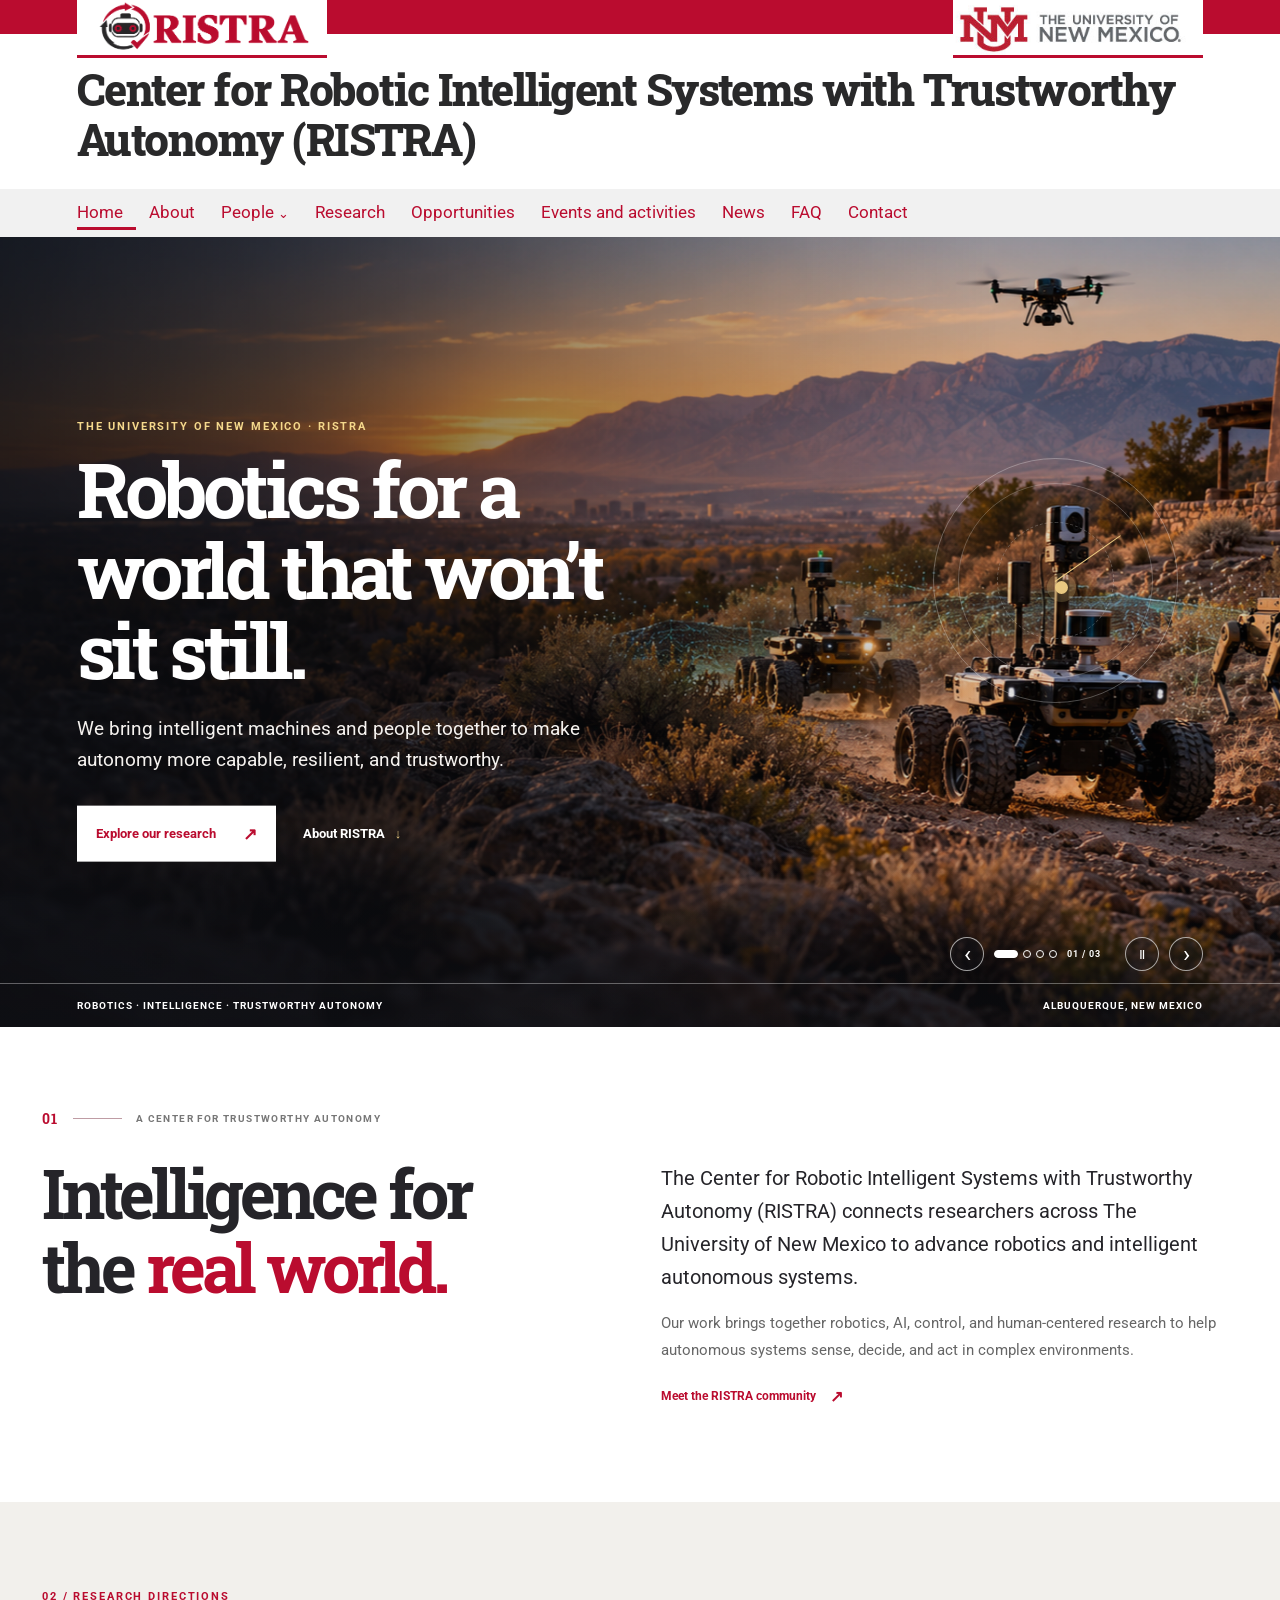
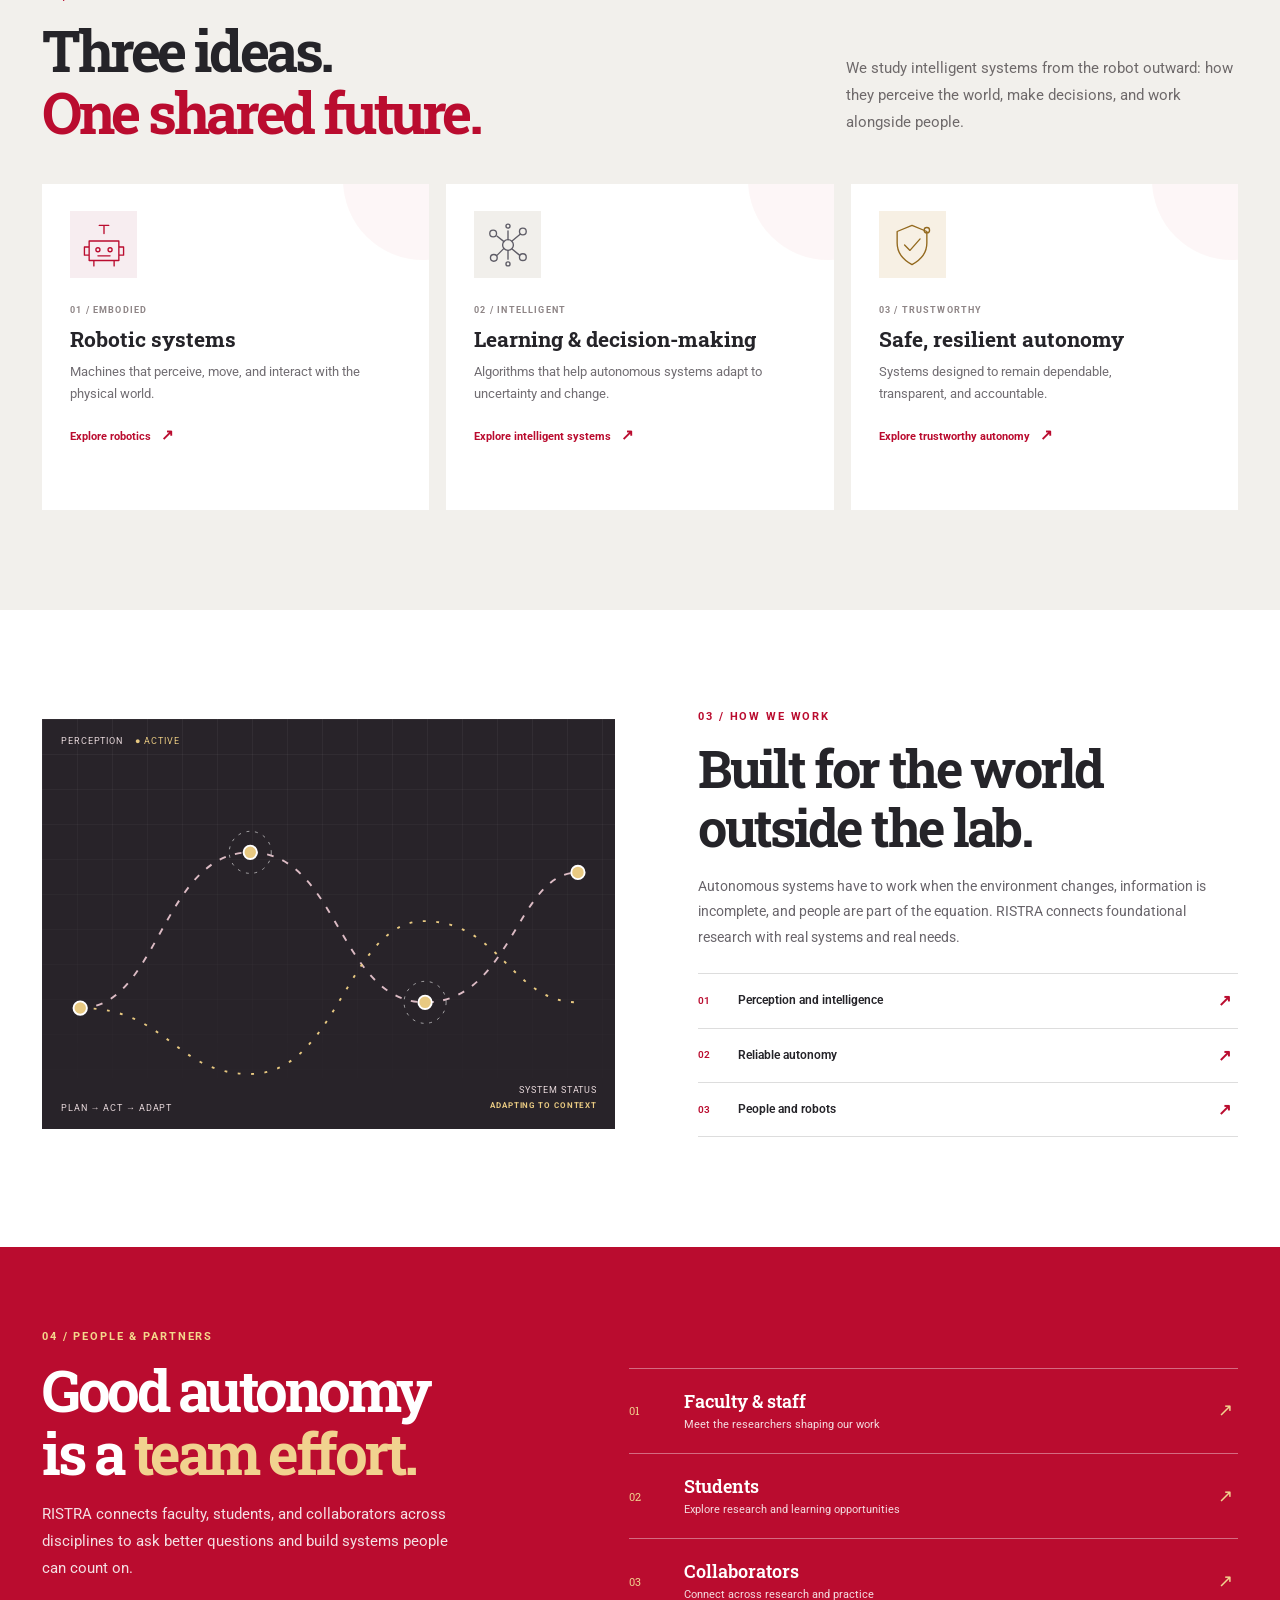
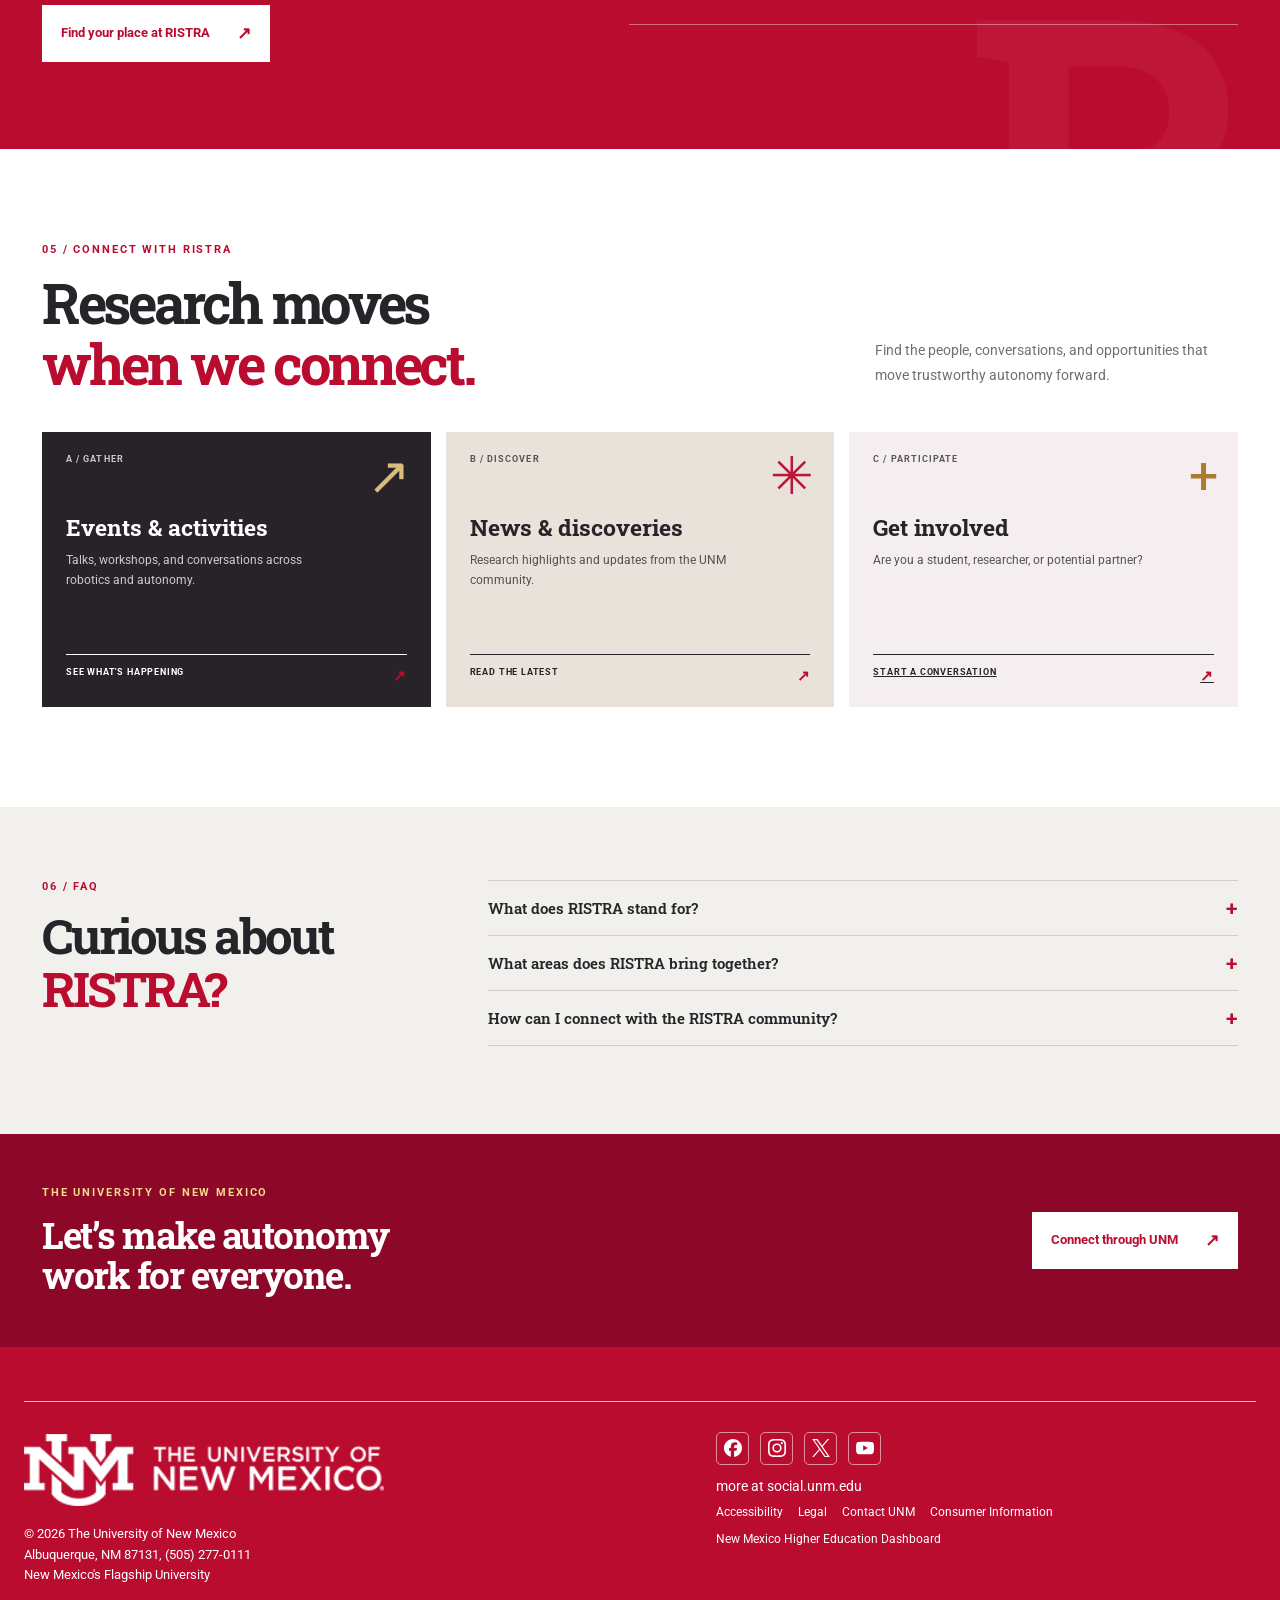
==== index.html @ d8e9770c "Add RISTRA website" ====
<!doctype html>
<html lang="en">
<head>
  <meta charset="utf-8">
  <meta name="viewport" content="width=device-width, initial-scale=1">
  <meta name="theme-color" content="#ba0c2f">
  <meta name="description" content="Center for Robotic Intelligent Systems with Trustworthy Autonomy at The University of New Mexico.">
  <link rel="icon" type="image/png" href="images/ristra-mark-v10.png">
  <title>Center for Robotic Intelligent Systems with Trustworthy Autonomy (RISTRA) | The University of New Mexico</title>
  <link rel="preconnect" href="https://fonts.googleapis.com"><link rel="preconnect" href="https://fonts.gstatic.com" crossorigin>
  <link href="https://fonts.googleapis.com/css2?family=Roboto+Slab:wght@500;600;700;800&family=Roboto:wght@400;500;700&display=swap" rel="stylesheet">
  <link rel="stylesheet" href="styles.css">
</head>
<body>
  <a class="skip" href="#main">Skip to main content</a>
  <header class="unm-header">
<div class="masthead"><a class="ristra-logo-link" href="#home" aria-label="RISTRA home"><img class="ristra-generated-logo" src="images/ristra-logo-v10.png" alt="RISTRA — robotic intelligence, autonomy, and trust"></a><a class="unm-logo unm-logo-right" href="https://www.unm.edu/" aria-label="The University of New Mexico"><img src="images/unm-color-logos.jpg" alt="UNM — The University of New Mexico"></a></div>
    <div class="site-name"><div>Center for Robotic Intelligent Systems with Trustworthy Autonomy (RISTRA)</div></div>
    <nav class="primary-nav" aria-label="RISTRA navigation"><div class="nav-inner"><button class="nav-toggle" aria-expanded="false" aria-controls="nav-links"><span>☰</span> Menu</button><ul id="nav-links"><li><a class="active" href="#home">Home</a></li><li><a href="#about">About</a></li><li class="dropdown"><a href="#people">People <span>⌄</span></a><ul><li><a href="#faculty">Faculty and Staff</a></li><li><a href="#students">Students</a></li><li><a href="#collaborators">Collaborators</a></li></ul></li><li><a href="#research">Research</a></li><li><a href="#opportunities">Opportunities</a></li><li><a href="#events">Events and activities</a></li><li><a href="#news">News</a></li><li><a href="#faq">FAQ</a></li><li><a href="#contact">Contact</a></li></ul></div></nav>
  </header>
  <main id="main">
    <section id="home" class="hero" aria-label="RISTRA robotics research">
      <div class="hero-slides" role="region" aria-roledescription="carousel" aria-label="Robotics in New Mexico">
        <img class="hero-slide is-active" src="images/ristra-hero-option-3.png" alt="Generated multi-robot test in Albuquerque with Sandia Mountains and a chile ristra" aria-hidden="false">
        <img class="hero-slide" src="images/ristra-hero-lab.png" alt="A humanoid robot and rover undergo a supervised safety test in a university robotics lab overlooking the Sandia Mountains" aria-hidden="true">
        <img class="hero-slide" src="images/ristra-hero-campus.png" alt="A humanoid robot walks with a researcher through an Albuquerque university courtyard as a rover follows a verified safe path" aria-hidden="true">
        <img class="hero-slide" src="images/ristra-hero-bosque.png" alt="A humanoid robot and researchers test safe autonomous navigation on an Albuquerque Bosque trail" aria-hidden="true">
      </div>
      <div class="hero-shade"></div>
      <div class="hero-content">
        <p class="eyebrow">THE UNIVERSITY OF NEW MEXICO · RISTRA</p>
        <h1>Robotics for a world that won’t sit still.</h1>
        <p>We bring intelligent machines and people together to make autonomy more capable, resilient, and trustworthy.</p>
        <div class="hero-actions"><a class="button button-white" href="#research">Explore our research <span>↗</span></a><a class="hero-link" href="#about">About RISTRA <span>↓</span></a></div>
      </div>
      <div class="hero-controls" aria-label="Hero image controls">
        <button class="slide-arrow" type="button" data-slide-step="-1" aria-label="Previous image">‹</button>
        <div class="slide-indicators" role="group" aria-label="Choose a hero image">
          <button class="slide-indicator is-active" type="button" data-slide-to="0" aria-label="Show image 1" aria-current="true"></button>
          <button class="slide-indicator" type="button" data-slide-to="1" aria-label="Show image 2" aria-current="false"></button>
          <button class="slide-indicator" type="button" data-slide-to="2" aria-label="Show image 3" aria-current="false"></button>
          <button class="slide-indicator" type="button" data-slide-to="3" aria-label="Show image 4" aria-current="false"></button>
        </div>
        <span class="slide-count" aria-live="polite">01 / 03</span>
        <button class="slide-arrow slide-play" type="button" aria-label="Pause image rotation">Ⅱ</button>
        <button class="slide-arrow" type="button" data-slide-step="1" aria-label="Next image">›</button>
      </div>
      <div class="hero-caption"><span>ROBOTICS · INTELLIGENCE · TRUSTWORTHY AUTONOMY</span><span>ALBUQUERQUE, NEW MEXICO</span></div>
      <div class="hero-marker" aria-hidden="true"><span></span><span></span></div>
    </section>

    <section id="about" class="intro section-wrap reveal">
      <div class="intro-label"><span>01</span><i></i> A CENTER FOR TRUSTWORTHY AUTONOMY</div>
      <div class="intro-layout"><h2>Intelligence for<br>the <em>real world.</em></h2><div class="intro-copy"><p class="intro-lead">The Center for Robotic Intelligent Systems with Trustworthy Autonomy (RISTRA) connects researchers across The University of New Mexico to advance robotics and intelligent autonomous systems.</p><p>Our work brings together robotics, AI, control, and human-centered research to help autonomous systems sense, decide, and act in complex environments.</p><a class="inline-link" href="#people">Meet the RISTRA community <span>↗</span></a></div></div>
    </section>

    <section id="research" class="focus-section">
      <div class="section-wrap">
        <div class="section-heading reveal"><div><p class="eyebrow dark-eyebrow">02 / RESEARCH DIRECTIONS</p><h2>Three ideas.<br><em>One shared future.</em></h2></div><p>We study intelligent systems from the robot outward: how they perceive the world, make decisions, and work alongside people.</p></div>
        <div class="focus-grid">
          <article class="focus-card reveal"><div class="focus-icon icon-robot" aria-hidden="true"><svg viewBox="0 0 80 80"><path d="M40 11v12M33 11h14M18 34h44v29H18zM25 63v8m30-8v8M18 43h-7v12h7m44-12h7v12h-7"/><circle cx="31" cy="47" r="3"/><circle cx="49" cy="47" r="3"/><path d="M31 56h18"/></svg></div><span class="focus-index">01 / EMBODIED</span><h3>Robotic systems</h3><p>Machines that perceive, move, and interact with the physical world.</p><a href="#robotics">Explore robotics <span>↗</span></a></article>
          <article class="focus-card reveal"><div class="focus-icon icon-intel" aria-hidden="true"><svg viewBox="0 0 80 80"><circle cx="40" cy="40" r="8"/><circle cx="18" cy="23" r="5"/><circle cx="62" cy="20" r="5"/><circle cx="19" cy="59" r="5"/><circle cx="62" cy="58" r="5"/><path d="m24 27 10 8m12-1 12-10M24 55l10-10m12 1 11 9M40 19v13m0 16v13"/><circle cx="40" cy="12" r="3"/><circle cx="40" cy="68" r="3"/></svg></div><span class="focus-index">02 / INTELLIGENT</span><h3>Learning &amp; decision-making</h3><p>Algorithms that help autonomous systems adapt to uncertainty and change.</p><a href="#intelligence">Explore intelligent systems <span>↗</span></a></article>
          <article class="focus-card reveal"><div class="focus-icon icon-trust" aria-hidden="true"><svg viewBox="0 0 80 80"><path d="M40 11 62 20v17c0 15-9 25-22 32-13-7-22-17-22-32V20z"/><path d="m29 40 8 8 15-17"/><circle cx="62" cy="18" r="4"/></svg></div><span class="focus-index">03 / TRUSTWORTHY</span><h3>Safe, resilient autonomy</h3><p>Systems designed to remain dependable, transparent, and accountable.</p><a href="#autonomy">Explore trustworthy autonomy <span>↗</span></a></article>
        </div>
      </div>
    </section>

    <section class="approach-section section-wrap">
      <div class="approach-visual reveal" aria-hidden="true"><div class="scan-grid"></div><svg viewBox="0 0 600 390"><path class="route route-a" d="M40 283C122 283 126 120 218 120s93 157 183 157 96-136 160-136"/><path class="route route-b" d="M40 283c92 0 98 69 178 69 92 0 102-160 182-160s91 85 161 85"/><circle class="point point-a" cx="40" cy="283" r="7"/><circle class="point point-b" cx="218" cy="120" r="7"/><circle class="point point-c" cx="401" cy="277" r="7"/><circle class="point point-d" cx="561" cy="141" r="7"/><circle class="node-ring" cx="218" cy="120" r="22"/><circle class="node-ring" cx="401" cy="277" r="22"/></svg><div class="visual-label label-top">PERCEPTION <span>● ACTIVE</span></div><div class="visual-label label-bottom">PLAN → ACT → ADAPT</div><div class="visual-coord">SYSTEM STATUS<br><b>ADAPTING TO CONTEXT</b></div></div>
      <div id="robotics" class="approach-copy reveal"><p class="eyebrow dark-eyebrow">03 / HOW WE WORK</p><h2>Built for the world<br>outside the lab.</h2><p>Autonomous systems have to work when the environment changes, information is incomplete, and people are part of the equation. RISTRA connects foundational research with real systems and real needs.</p><div class="approach-points"><a href="#intelligence"><span>01</span> Perception and intelligence <b>↗</b></a><a href="#autonomy"><span>02</span> Reliable autonomy <b>↗</b></a><a href="#people"><span>03</span> People and robots <b>↗</b></a></div></div>
    </section>
    <span id="intelligence" class="anchor-target"></span><span id="autonomy" class="anchor-target"></span>

    <section id="people" class="community-section">
      <div class="section-wrap community-layout"><div class="community-copy reveal"><p class="eyebrow">04 / PEOPLE &amp; PARTNERS</p><h2>Good autonomy<br>is a <em>team effort.</em></h2><p>RISTRA connects faculty, students, and collaborators across disciplines to ask better questions and build systems people can count on.</p><a class="button button-white" href="#get-involved">Find your place at RISTRA <span>↗</span></a></div><div class="community-links reveal"><a id="faculty" href="https://directory.unm.edu/"><span>01</span><div><b>Faculty &amp; staff</b><small>Meet the researchers shaping our work</small></div><i>↗</i></a><a id="students" href="#get-involved"><span>02</span><div><b>Students</b><small>Explore research and learning opportunities</small></div><i>↗</i></a><a id="collaborators" href="#contact"><span>03</span><div><b>Collaborators</b><small>Connect across research and practice</small></div><i>↗</i></a></div></div>
    </section>

    <section class="updates-section section-wrap">
      <div class="updates-heading reveal"><div><p class="eyebrow dark-eyebrow">05 / CONNECT WITH RISTRA</p><h2>Research moves<br><em>when we connect.</em></h2></div><p>Find the people, conversations, and opportunities that move trustworthy autonomy forward.</p></div>
      <div class="update-cards"><a id="events" class="update-card event-card reveal" href="#contact"><span class="update-number">A / GATHER</span><span class="update-symbol">↗</span><h3>Events &amp; activities</h3><p>Talks, workshops, and conversations across robotics and autonomy.</p><span class="update-link">SEE WHAT'S HAPPENING <b>↗</b></span></a><a id="news" class="update-card news-card reveal" href="#contact"><span class="update-number">B / DISCOVER</span><span class="update-symbol">✳</span><h3>News &amp; discoveries</h3><p>Research highlights and updates from the UNM community.</p><span class="update-link">READ THE LATEST <b>↗</b></span></a><div id="get-involved" class="update-card faq-card reveal"><span class="update-number">C / PARTICIPATE</span><span class="update-symbol">+</span><h3>Get involved</h3><p>Are you a student, researcher, or potential partner?</p><a class="update-link" href="#contact">START A CONVERSATION <b>↗</b></a></div></div>
    </section>

    <section id="faq" class="faq-section"><div class="section-wrap faq-layout"><div><p class="eyebrow dark-eyebrow">06 / FAQ</p><h2>Curious about<br><em>RISTRA?</em></h2></div><div class="faq-list"><details><summary>What does RISTRA stand for?</summary><p>Center for Robotic Intelligent Systems with Trustworthy Autonomy.</p></details><details><summary>What areas does RISTRA bring together?</summary><p>Robotics, intelligent systems, autonomous decision-making, and research on making autonomy trustworthy.</p></details><details><summary>How can I connect with the RISTRA community?</summary><p>Use the UNM Directory to find University contacts and connect with researchers whose work aligns with your interests.</p></details></div></div></section>

    <section id="contact" class="contact-band"><div class="section-wrap contact-inner"><div><p class="eyebrow">THE UNIVERSITY OF NEW MEXICO</p><h2>Let’s make autonomy<br>work for everyone.</h2></div><a class="button button-white" href="https://directory.unm.edu/">Connect through UNM <span>↗</span></a></div></section>
  </main>
  <footer class="unm-footer"><div class="footer-content"><div class="footer-rule"></div><div class="footer-grid"><div class="footer-brand"><a href="https://www.unm.edu/" aria-label="The University of New Mexico"><img src="images/unm-transparent-white.png" alt="The University of New Mexico"></a><p>© <span id="year">2026</span> The University of New Mexico<br>Albuquerque, NM 87131, (505) 277-0111<br>New Mexico's Flagship University</p></div><div class="footer-links"><div class="socials"><a href="https://www.facebook.com/universityofnewmexico/" aria-label="UNM on Facebook"><img src="images/facebook.svg" alt=""></a><a href="https://www.instagram.com/uofnm/" aria-label="UNM on Instagram"><img src="images/instagram.svg" alt=""></a><a href="https://x.com/unm" aria-label="UNM on X"><img src="images/x.svg" alt=""></a><a href="https://www.youtube.com/user/unmlive" aria-label="UNM on YouTube"><img src="images/youtube.svg" alt=""></a></div><p>more at <a href="https://social.unm.edu/">social.unm.edu</a></p><nav aria-label="UNM footer links"><a href="https://www.unm.edu/accessibility.html">Accessibility</a><a href="https://www.unm.edu/legal.html">Legal</a><a href="https://www.unm.edu/contactunm.html">Contact UNM</a><a href="https://www.unm.edu/consumer-information/">Consumer Information</a><a href="https://hed.state.nm.us/">New Mexico Higher Education Dashboard</a></nav></div></div></div></footer>
  <script src="script.js"></script>
</body>
</html>
---- styles.css ----
:root{--cherry:#ba0c2f;--deep:#28262a;--ink:#252429;--paper:#fff;--mist:#f1f1f1;--silver:#a7a8aa;--gold:#e9c981;--slab:'Roboto Slab',Georgia,serif;--sans:Roboto,Arial,sans-serif}*{box-sizing:border-box}html{scroll-behavior:smooth;scroll-padding-top:24px}body{margin:0;color:var(--ink);background:#fff;font:17px/1.58 var(--sans);-webkit-font-smoothing:antialiased}a{color:inherit}.skip{position:absolute;top:-60px;left:10px;z-index:20;padding:10px;background:white}.skip:focus{top:10px}.masthead{max-width:1450px;height:64px;margin:auto;position:relative}.masthead:before{content:"";position:absolute;left:50%;top:0;transform:translateX(-50%);width:100vw;height:34px;background:var(--cherry)}.unm-logo{position:absolute;top:0;left:max(calc((100% - 1240px)/2),6%);width:250px;height:58px;padding:0;display:block;overflow:hidden;background:#fff;border-bottom:3px solid var(--cherry);text-decoration:none;z-index:2}.unm-logo img{position:absolute;left:-227px;top:-63px;width:694px;max-width:none;height:auto;display:block}.site-name{width:100%;margin:0 auto;padding:0 0 25px;min-height:102px}.site-name>div{width:min(calc(100% - 12vw),1240px);margin:0 auto;font:800 clamp(34px,3.4vw,49px)/1.15 var(--slab);letter-spacing:-.035em;color:#29292a}.primary-nav{background:var(--mist)}.nav-inner{width:min(calc(100% - 12vw),1240px);max-width:1240px;margin:auto;min-height:48px;padding:0;display:flex;align-items:center}.primary-nav ul{margin:0;padding:0;list-style:none}.primary-nav>.nav-inner>ul{display:flex;align-items:center;flex-wrap:wrap}.primary-nav li{position:relative}.primary-nav>.nav-inner>ul>li:first-child>a{padding-left:0}.primary-nav li>a{display:block;color:var(--cherry);text-decoration:none;padding:3px 13px 2px;font-size:17px;white-space:nowrap;border-bottom:3px solid transparent}.primary-nav li>a:hover,.primary-nav li>a:focus,.primary-nav li>a.active{border-color:var(--cherry)}.dropdown>a span{font-size:13px}.primary-nav li ul{display:none;position:absolute;top:100%;left:0;min-width:210px;background:#fff;z-index:5;box-shadow:0 4px 9px #0002;border-top:3px solid var(--cherry)}.primary-nav li:hover>ul,.primary-nav li:focus-within>ul{display:block}.primary-nav li ul li>a{font-size:14px;border-bottom:1px solid #ddd}.nav-toggle{display:none}.hero{position:relative;height:min(65vw,790px);min-height:490px;overflow:hidden;background:#242424;color:#fff}.hero>img{position:absolute;inset:0;width:100%;height:100%;object-fit:cover;object-position:center 43%}.hero-shade{position:absolute;inset:0;background:linear-gradient(90deg,rgba(15,16,21,.74) 0%,rgba(15,16,21,.4) 42%,rgba(18,16,18,.12) 78%),linear-gradient(0deg,rgba(15,16,21,.65),transparent 26%)}.hero-content{position:absolute;top:50%;left:max(calc((100% - 1240px)/2),6%);transform:translateY(-48%);width:min(590px,53%)}.eyebrow{font:700 11px var(--sans);letter-spacing:.17em;margin:0 0 16px;color:#f4d88c}.hero h1{font:700 clamp(47px,6vw,82px)/1.05 var(--slab);letter-spacing:-.06em;margin:0 0 22px;max-width:700px}.hero-content>p:not(.eyebrow){font-size:19px;line-height:1.65;max-width:520px;margin:0;color:#f5f2ef}.hero-actions{display:flex;align-items:center;gap:27px;margin-top:30px}.button{display:inline-flex;align-items:center;justify-content:space-between;gap:27px;padding:15px 19px;font-size:13px;font-weight:700;text-decoration:none;transition:transform .2s,background-color .2s}.button:hover{transform:translateY(-2px)}.button-white{color:var(--cherry);background:#fff}.button span{font-size:17px}.hero-link{color:white;text-decoration:none;font-size:13px;font-weight:700}.hero-link span{padding-left:7px;color:var(--gold)}.hero-caption{position:absolute;bottom:0;left:0;right:0;min-height:44px;padding:0 max(calc((100% - 1240px)/2),6%);border-top:1px solid rgba(255,255,255,.34);display:flex;align-items:center;justify-content:space-between;color:#fff;font:10px var(--sans);font-weight:700;letter-spacing:.1em}.hero-marker{position:absolute;right:8%;top:28%;width:245px;height:245px;border:1px solid rgba(255,255,255,.28);border-radius:50%;pointer-events:none}.hero-marker:before,.hero-marker:after{content:'';position:absolute;border:1px solid rgba(255,255,255,.22);border-radius:50%;inset:24px}.hero-marker:after{inset:63px;border-style:dashed}.hero-marker span:first-child{position:absolute;left:50%;top:50%;width:13px;height:13px;border-radius:50%;background:var(--gold);box-shadow:0 0 0 8px #e9c98135}.hero-marker span:last-child{position:absolute;height:1px;width:80px;left:50%;top:50%;background:var(--gold);transform:rotate(-35deg);transform-origin:left}.section-wrap{max-width:1240px;margin:0 auto;padding-left:22px;padding-right:22px}.intro{padding-top:82px;padding-bottom:93px}.intro-label{display:flex;align-items:center;gap:14px;font-size:10px;font-weight:700;letter-spacing:.14em;color:#777}.intro-label span{color:var(--cherry);font:700 14px var(--slab)}.intro-label i{display:block;width:49px;height:1px;background:#bf9ca4}.intro-layout{display:grid;grid-template-columns:.95fr 1fr;gap:70px;margin-top:28px;align-items:start}.intro h2,.section-heading h2,.community-copy h2,.updates-heading h2,.faq-layout h2,.contact-inner h2{margin:0;font:700 clamp(42px,5.4vw,68px)/1.08 var(--slab);letter-spacing:-.06em}.intro h2 em,.section-heading h2 em,.community-copy h2 em,.updates-heading h2 em,.faq-layout h2 em{color:var(--cherry);font-style:normal}.intro-copy{padding-top:6px;max-width:565px}.intro-lead{font-size:20px;line-height:1.65;margin:0 0 16px}.intro-copy>p:not(.intro-lead){font-size:15px;line-height:1.8;color:#666;margin:0 0 17px}.inline-link{display:inline-flex;align-items:center;gap:14px;color:var(--cherry);font-size:12px;font-weight:700;text-decoration:none}.inline-link span{font-size:16px}.focus-section{padding:88px 0 100px;background:#f2f0ec}.section-heading{display:flex;align-items:end;justify-content:space-between;gap:45px;margin-bottom:42px}.dark-eyebrow{color:var(--cherry)}.section-heading h2{font-size:57px}.section-heading>p{max-width:390px;font-size:15px;line-height:1.8;color:#6e696a;margin:0 2px 6px 0}.focus-grid{display:grid;grid-template-columns:repeat(3,minmax(0,1fr));gap:17px}.focus-card{min-height:326px;padding:27px 28px 24px;background:#fff;position:relative;overflow:hidden;transition:transform .25s,box-shadow .25s}.focus-card:after{content:'';position:absolute;width:160px;height:160px;border-radius:50%;background:#ba0c2f09;right:-74px;top:-84px;transition:transform .3s}.focus-card:hover{transform:translateY(-5px);box-shadow:0 14px 32px #39212c16}.focus-card:hover:after{transform:scale(1.5)}.focus-icon{width:67px;height:67px;display:grid;place-items:center;margin-bottom:25px;background:#f7edf0;color:var(--cherry)}.focus-icon svg{width:54px;height:54px;fill:none;stroke:currentColor;stroke-width:2;stroke-linecap:round;stroke-linejoin:round}.icon-intel{background:#f1efeb;color:#5e5c66}.icon-trust{background:#f7f0e4;color:#93691e}.focus-index{display:block;color:#8e8586;font-size:9px;font-weight:700;letter-spacing:.13em}.focus-card h3{font:700 21px/1.28 var(--slab);margin:9px 0 8px}.focus-card p{font-size:13px;line-height:1.65;color:#716d72;margin:0 0 17px;max-width:290px}.focus-card>a{color:var(--cherry);font-size:11px;font-weight:700;text-decoration:none}.focus-card>a span{padding-left:7px;font-size:15px}.approach-section{padding-top:100px;padding-bottom:110px;display:grid;grid-template-columns:1.03fr .97fr;gap:83px;align-items:center}.approach-visual{position:relative;min-height:410px;background:#282329;overflow:hidden;color:#fff}.scan-grid{position:absolute;inset:0;background-image:linear-gradient(#ffffff0c 1px,transparent 1px),linear-gradient(90deg,#ffffff0c 1px,transparent 1px);background-size:35px 35px;mask-image:linear-gradient(to bottom,#000,transparent)}.approach-visual svg{position:absolute;width:100%;height:100%;inset:0}.route{fill:none;stroke:#dcbbc4;stroke-width:2;stroke-dasharray:7 10;animation:routeflow 16s linear infinite}.route-b{stroke:#e8c981;stroke-dasharray:3 11;animation-direction:reverse}.point{fill:#e8c981;stroke:#fff;stroke-width:2}.node-ring{fill:none;stroke:#fff9;stroke-width:1;stroke-dasharray:3 6;animation:rotate 14s linear infinite;transform-origin:center}.visual-label,.visual-coord{position:absolute;font:9px var(--sans);letter-spacing:.1em;color:#e8d9dc}.visual-label span{color:#e8c981;margin-left:9px}.label-top{top:17px;left:19px}.label-bottom{bottom:16px;left:19px}.visual-coord{right:18px;bottom:15px;text-align:right;line-height:1.7}.visual-coord b{font-size:8px;color:#e8c981}.approach-copy h2{font:700 clamp(37px,4.1vw,53px)/1.12 var(--slab);letter-spacing:-.05em;margin:0 0 17px}.approach-copy>p:not(.eyebrow){font-size:14px;line-height:1.82;color:#68646a;margin:0 0 23px}.approach-points{border-top:1px solid #ddd}.approach-points a{display:grid;grid-template-columns:40px 1fr 20px;align-items:center;padding:14px 0;border-bottom:1px solid #ddd;text-decoration:none;font-size:12px;font-weight:600}.approach-points a span{color:var(--cherry);font-size:10px}.approach-points a b{color:var(--cherry);font-size:16px}.approach-points a:hover{padding-left:7px}.anchor-target{display:block;height:0;scroll-margin-top:12px}.community-section{padding:83px 0 87px;background:var(--cherry);color:#fff;position:relative;overflow:hidden}.community-section:after{content:'R';position:absolute;right:2%;bottom:-39%;font:700 420px/.9 var(--slab);color:#ffffff0b;pointer-events:none}.community-layout{display:grid;grid-template-columns:.9fr 1.1fr;gap:88px;align-items:center;position:relative;z-index:1}.community-copy .eyebrow{color:#f4d88c}.community-copy h2{font-size:58px}.community-copy h2 em{color:#f1d28f}.community-copy>p:not(.eyebrow){max-width:430px;font-size:15px;line-height:1.8;color:#f4dfe3;margin:17px 0 23px}.community-links{border-top:1px solid #ffffff64}.community-links>a{display:grid;grid-template-columns:44px 1fr 20px;gap:11px;align-items:center;padding:20px 0;border-bottom:1px solid #ffffff64;text-decoration:none;transition:padding .2s}.community-links>a:hover{padding-left:9px}.community-links>a>span{font:11px var(--slab);color:#f0d28e}.community-links b{font:600 18px var(--slab);display:block}.community-links small{display:block;color:#f3dce0;font-size:11px;margin-top:3px}.community-links i{font-style:normal;color:#f1d28f;font-size:18px}.updates-section{padding-top:94px;padding-bottom:100px}.updates-heading{display:flex;align-items:end;justify-content:space-between;gap:45px;margin-bottom:39px}.updates-heading h2{font-size:56px}.updates-heading>p{max-width:360px;margin:0 3px 5px 0;color:#726d72;font-size:14px;line-height:1.8}.update-cards{display:grid;grid-template-columns:repeat(3,1fr);gap:15px}.update-card{min-height:275px;display:flex;flex-direction:column;align-items:flex-start;padding:22px 24px;text-decoration:none;position:relative;overflow:hidden;transition:transform .22s}.update-card:hover{transform:translateY(-4px)}.event-card{background:#282329;color:#fff}.news-card{background:#e9e2da;color:#282329}.faq-card{background:#f5eef0;color:#282329}.update-number{font:9px var(--sans);font-weight:700;letter-spacing:.12em;opacity:.75}.update-symbol{position:absolute;right:20px;top:8px;font:52px var(--slab);color:#e4c681;opacity:.95}.news-card .update-symbol{color:var(--cherry)}.faq-card .update-symbol{color:#a87525}.update-card h3{font:700 23px var(--slab);margin:48px 0 8px}.update-card p{font-size:12px;line-height:1.7;opacity:.77;margin:0 0 25px;max-width:270px}.update-link{margin-top:auto;padding-top:12px;border-top:1px solid currentColor;width:100%;display:flex;justify-content:space-between;font:700 9px var(--sans);letter-spacing:.09em}.update-link b{font-size:15px;color:var(--cherry)}.faq-section{padding:73px 0 88px;background:#f2f0ec}.faq-layout{display:grid;grid-template-columns:.65fr 1.35fr;gap:85px}.faq-layout h2{font-size:49px}.faq-list details{border-top:1px solid #d2ccca}.faq-list details:last-child{border-bottom:1px solid #d2ccca}.faq-list summary{padding:17px 25px 17px 0;cursor:pointer;list-style:none;font:600 15px var(--slab);position:relative}.faq-list summary::-webkit-details-marker{display:none}.faq-list summary:after{content:'+';position:absolute;right:1px;color:var(--cherry);font-size:21px;top:12px}.faq-list details[open] summary:after{content:'−'}.faq-list details p{max-width:650px;margin:0;padding:0 26px 18px 0;color:#68646a;font-size:13px;line-height:1.75}.contact-band{background:#8d0828;color:#fff;padding:52px 0}.contact-inner{display:flex;justify-content:space-between;align-items:center;gap:30px}.contact-inner .eyebrow{color:#f4d88c}.contact-inner h2{font-size:37px;letter-spacing:-.04em}.unm-footer{background:var(--cherry);color:#fff;padding:54px 24px 38px}.footer-content{max-width:1240px;margin:auto}.footer-rule{border-top:1px solid rgba(255,255,255,.72);margin-bottom:30px}.footer-grid{display:flex;justify-content:space-between;align-items:flex-start;gap:45px}.footer-brand{max-width:485px}.footer-brand>a{display:block;width:min(100%,360px);height:77px}.footer-brand>a img{display:block;width:100%;height:100%;object-fit:contain;object-position:left center}.footer-brand p{font-size:13px;line-height:1.58;margin:15px 0 0}.footer-links{max-width:540px;font-size:14px}.socials{display:flex;gap:11px}.socials a{width:33px;height:33px;display:grid;place-items:center;border:1px solid #ffffff8a;border-radius:5px;transition:background .2s}.socials a:hover{background:#ffffff20}.socials img{width:18px;height:18px;display:block}.footer-links>p{margin:10px 0 6px}.footer-links a{color:white;text-decoration:none}.footer-links a:hover{text-decoration:underline}.footer-links nav{display:flex;gap:8px 15px;flex-wrap:wrap;font-size:12px}.sr-only{position:absolute;width:1px;height:1px;overflow:hidden;clip:rect(0 0 0 0);white-space:nowrap}.reveal{opacity:0;transform:translateY(20px);transition:opacity .6s ease,transform .6s ease}.reveal.visible{opacity:1;transform:translateY(0)}@keyframes routeflow{to{stroke-dashoffset:-170}}@keyframes rotate{to{transform:rotate(360deg)}}@media(max-width:1100px){.nav-inner{padding:7px 0}.primary-nav li>a{padding:8px 9px;font-size:15px}.hero-content{left:5%;width:min(570px,58%)}.hero-marker{right:5%;width:195px;height:195px}.hero-marker:before{inset:20px}.hero-marker:after{inset:53px}.section-wrap{max-width:940px}.approach-section{gap:45px}.community-layout{gap:48px}}@media(max-width:700px){body{font-size:16px}.masthead{height:58px}.unm-logo{top:0;left:6%;width:200px;height:49px;padding:0;border-bottom-width:3px}.unm-logo img{left:-181px;top:-50px;width:555px}.site-name{padding:4px 0 17px;min-height:0}.site-name>div{font-size:clamp(24px,6.7vw,32px);line-height:1.14}.nav-inner{width:88%;min-height:41px;display:block;padding:0;margin:0 auto}.nav-toggle{display:block;padding:7px 4px;border:0;background:transparent;color:var(--cherry);font:500 15px var(--sans);cursor:pointer}.nav-toggle span{font-size:16px;margin-right:7px}.primary-nav>.nav-inner>ul{display:none;flex-direction:column;align-items:stretch;padding:0 0 8px}.primary-nav.open .nav-inner>ul{display:flex}.primary-nav li>a{font-size:15px;padding:8px 5px;border-bottom:1px solid #ddd}.primary-nav li ul{position:static;box-shadow:none;border-top:0;padding-left:15px}.hero{height:116vw;min-height:500px;max-height:700px}.hero>img{object-position:52% center}.hero-shade{background:linear-gradient(0deg,rgba(15,16,21,.82) 0%,rgba(15,16,21,.38) 65%,rgba(18,16,18,.04) 100%)}.hero-content{top:auto;bottom:72px;left:20px;right:20px;transform:none;width:auto}.hero h1{font-size:clamp(42px,11vw,64px);margin-bottom:15px}.hero-content>p:not(.eyebrow){font-size:15px;line-height:1.55}.eyebrow{font-size:9px}.hero-actions{gap:15px;flex-wrap:wrap;margin-top:21px}.button{padding:13px 15px;font-size:11px}.hero-link{font-size:11px}.hero-caption{min-height:40px;padding:0 14px;font-size:7px;letter-spacing:.04em}.hero-caption span:last-child{font-size:7px}.hero-marker{width:144px;height:144px;right:8%;top:11%}.hero-marker:before{inset:15px}.hero-marker:after{inset:40px}.section-wrap{padding-left:18px;padding-right:18px}.intro{padding-top:56px;padding-bottom:60px}.intro-label{font-size:8px;gap:9px}.intro-layout{grid-template-columns:1fr;gap:18px;margin-top:22px}.intro h2{font-size:47px}.intro-lead{font-size:17px}.intro-copy>p:not(.intro-lead){font-size:14px}.focus-section{padding:61px 0 67px}.section-heading{display:block;margin-bottom:26px}.section-heading h2{font-size:46px}.section-heading>p{font-size:13px;margin:17px 0 0}.focus-grid{grid-template-columns:1fr;gap:11px}.focus-card{min-height:0;padding:21px 20px}.focus-icon{width:54px;height:54px;margin-bottom:18px}.focus-icon svg{width:45px;height:45px}.focus-card h3{font-size:19px}.focus-card p{font-size:12px;max-width:330px}.focus-card>a{font-size:10px}.approach-section{padding-top:61px;padding-bottom:68px;grid-template-columns:1fr;gap:27px}.approach-visual{min-height:285px}.approach-copy h2{font-size:39px}.approach-copy>p:not(.eyebrow){font-size:13px}.community-section{padding:58px 0 63px}.community-layout{grid-template-columns:1fr;gap:28px}.community-copy h2{font-size:46px}.community-copy>p:not(.eyebrow){font-size:13px}.community-links b{font-size:16px}.community-links>a{padding:16px 0}.community-section:after{font-size:290px;right:-20%;bottom:-19%}.updates-section{padding-top:63px;padding-bottom:67px}.updates-heading{display:block;margin-bottom:24px}.updates-heading h2{font-size:46px}.updates-heading>p{font-size:13px;margin:15px 0 0}.update-cards{grid-template-columns:1fr;gap:11px}.update-card{min-height:228px;padding:19px 20px}.update-card h3{font-size:21px;margin-top:39px}.faq-section{padding:55px 0 63px}.faq-layout{grid-template-columns:1fr;gap:23px}.faq-layout h2{font-size:43px}.faq-list summary{font-size:13px;padding:15px 27px 15px 0}.faq-list details p{font-size:12px}.contact-band{padding:37px 0}.contact-inner{align-items:flex-start;flex-direction:column;gap:20px}.contact-inner h2{font-size:31px}.unm-footer{padding:39px 18px 31px}.footer-rule{margin-bottom:23px}.footer-grid{display:block}.footer-brand>a{height:61px;width:min(100%,280px)}.footer-brand p{font-size:11px;margin:11px 0 22px}.footer-links{font-size:12px}.socials{gap:9px}.socials a{width:31px;height:31px}.socials img{width:16px;height:16px}.footer-links nav{gap:7px 12px;font-size:10px}.reveal{transform:translateY(14px)}}@media(prefers-reduced-motion:reduce){html{scroll-behavior:auto}*,*:before,*:after{animation-duration:.01ms!important;animation-iteration-count:1!important;transition-duration:.01ms!important}.reveal{opacity:1;transform:none}}
.hero-slides{position:absolute;inset:0;overflow:hidden}.hero-slide{position:absolute;inset:0;width:100%;height:100%;object-fit:cover;object-position:center 43%;opacity:0;transform:scale(1.035);transition:opacity 1.25s ease;will-change:opacity,transform}.hero-slide.is-active{opacity:1;animation:hero-drift 8.5s ease-out both}.hero-controls{position:absolute;z-index:4;right:max(calc((100% - 1240px)/2),6%);bottom:56px;display:flex;align-items:center;gap:10px;color:#fff}.slide-arrow{width:34px;height:34px;border:1px solid #ffffff9c;border-radius:50%;background:#15171d52;color:#fff;font:24px/1 var(--sans);display:grid;place-items:center;cursor:pointer;transition:background .2s,transform .2s}.slide-arrow:hover{background:#ffffff30;transform:scale(1.06)}.slide-play{font-size:13px}.slide-indicators{display:flex;align-items:center;gap:5px}.slide-indicator{width:8px;height:8px;padding:0;border:1px solid #fff;border-radius:10px;background:transparent;cursor:pointer;transition:width .25s,background .25s}.slide-indicator.is-active{width:24px;background:#fff}.slide-count{min-width:48px;font:9px var(--sans);font-weight:700;letter-spacing:.1em}.hero-caption{z-index:3}.hero-shade{z-index:1}.hero-content{z-index:2}.hero-marker{z-index:2}@keyframes hero-drift{from{transform:scale(1.035) translate3d(0,0,0)}to{transform:scale(1.11) translate3d(-.7%,-.3%,0)}}@media(max-width:700px){.hero-slide{object-position:68% center}.hero-controls{right:15px;bottom:48px;gap:6px}.slide-arrow{width:29px;height:29px;font-size:20px}.slide-play{font-size:11px}.slide-indicators{gap:4px}.slide-indicator{width:7px;height:7px}.slide-indicator.is-active{width:18px}.slide-count{font-size:8px;min-width:42px}}@media(prefers-reduced-motion:reduce){.hero-slide,.hero-slide.is-active{animation:none;transition:none;transform:none}}

.site-name>.site-name-inner{width:min(calc(100% - 12vw),1240px);margin:0 auto;display:flex;align-items:center;gap:20px;font:inherit;color:inherit}
.site-name .ristra-mark{width:68px;height:68px;flex:0 0 68px;display:block}
.site-name>.site-name-inner>.site-name-title{width:auto;margin:0;font:800 clamp(32px,3.4vw,49px)/1.15 var(--slab);letter-spacing:-.035em;color:#29292a}
@media(max-width:700px){.site-name>.site-name-inner{width:min(calc(100% - 12vw),1240px);gap:12px}.site-name .ristra-mark{width:43px;height:43px;flex-basis:43px}.site-name>.site-name-inner>.site-name-title{font-size:clamp(20px,5.8vw,28px);line-height:1.14}}

.ristra-logo-link{position:absolute;top:0;left:max(calc((100% - 1240px)/2),6%);width:250px;height:58px;padding:4px 7px;display:flex;align-items:center;justify-content:center;overflow:hidden;background:#fff;border-bottom:3px solid var(--cherry);z-index:3}
.ristra-logo-link img{display:block;width:100%;height:100%;object-fit:contain}
.ristra-logo-link img.ristra-generated-logo{flex:none;width:100%;height:auto;max-width:none}
.unm-logo.unm-logo-right{left:auto;right:max(calc((100% - 1240px)/2),6%)}
@media(max-width:700px){.ristra-logo-link{left:6%;width:44vw;max-width:200px;height:49px;padding:3px 5px}.unm-logo.unm-logo-right{left:auto;right:6%;width:44vw;max-width:200px;height:49px}.unm-logo.unm-logo-right img{left:-40vw;top:-11vw;width:122vw}}
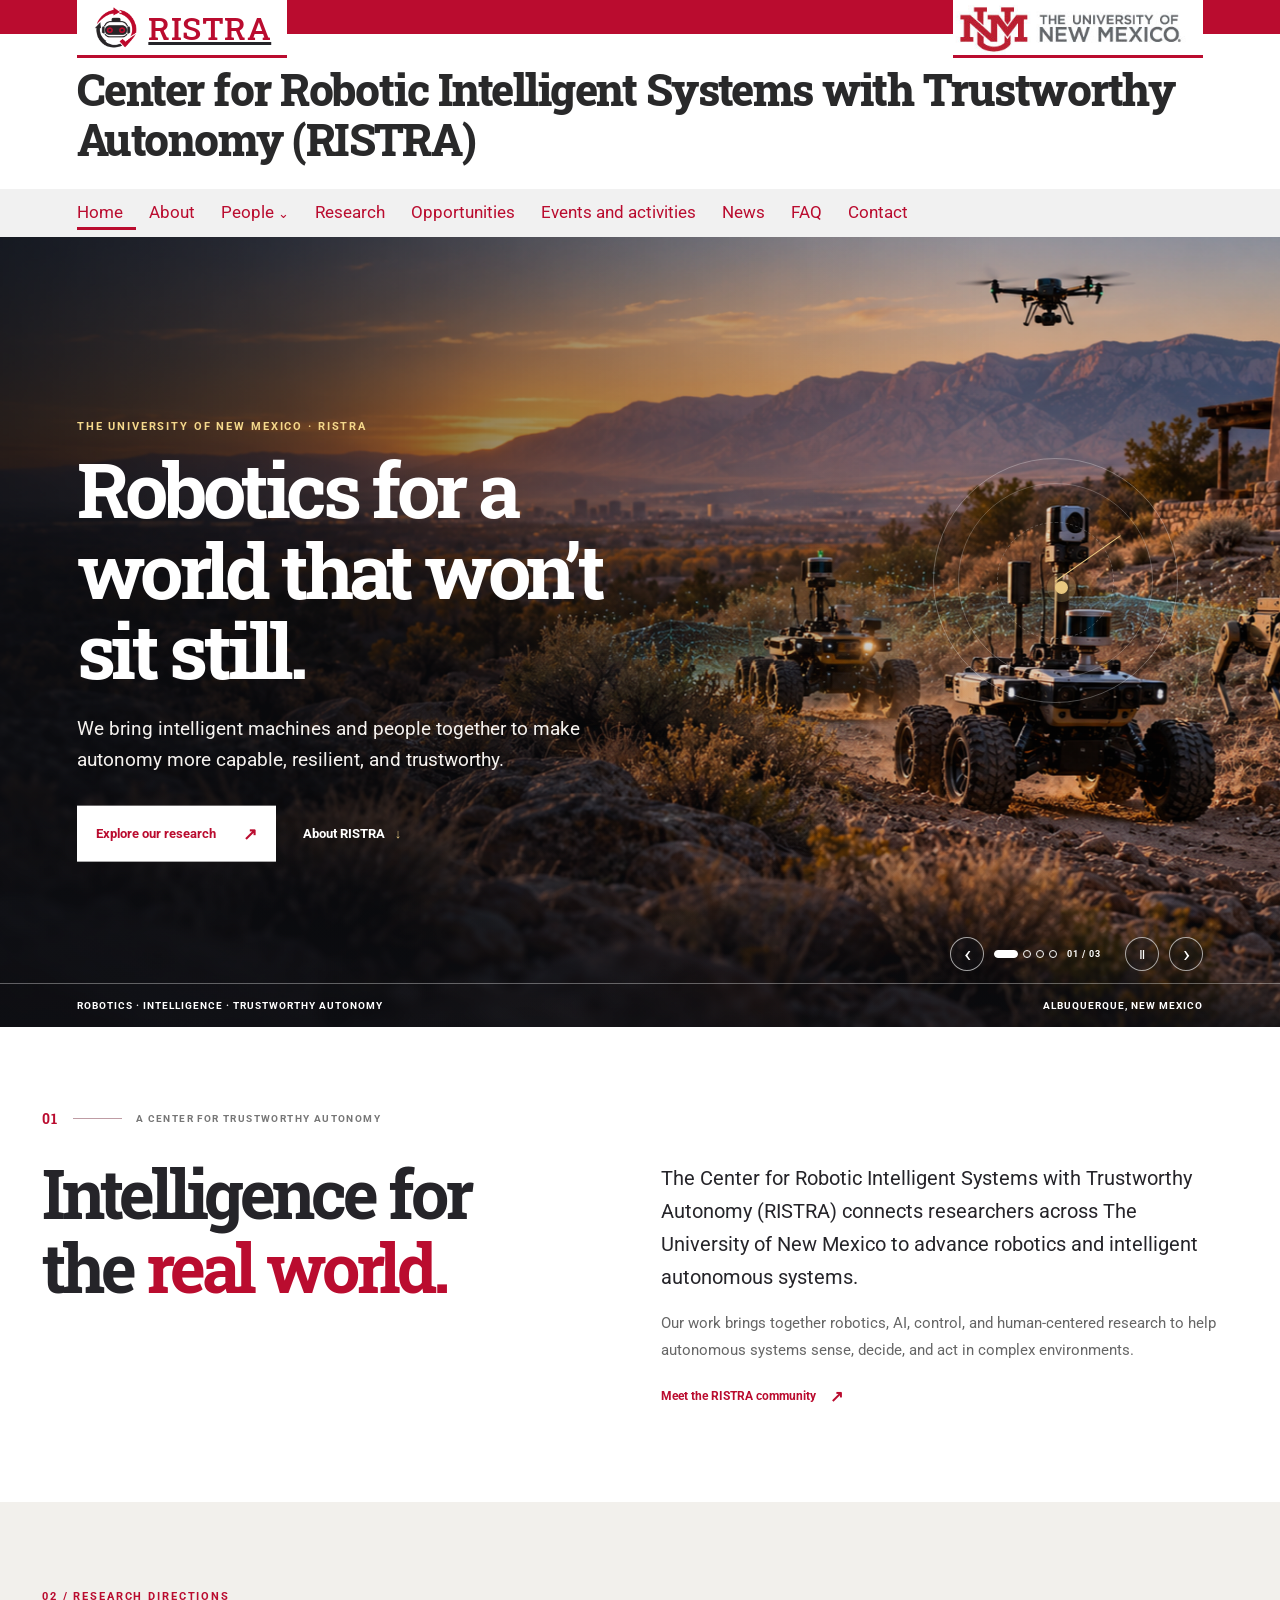
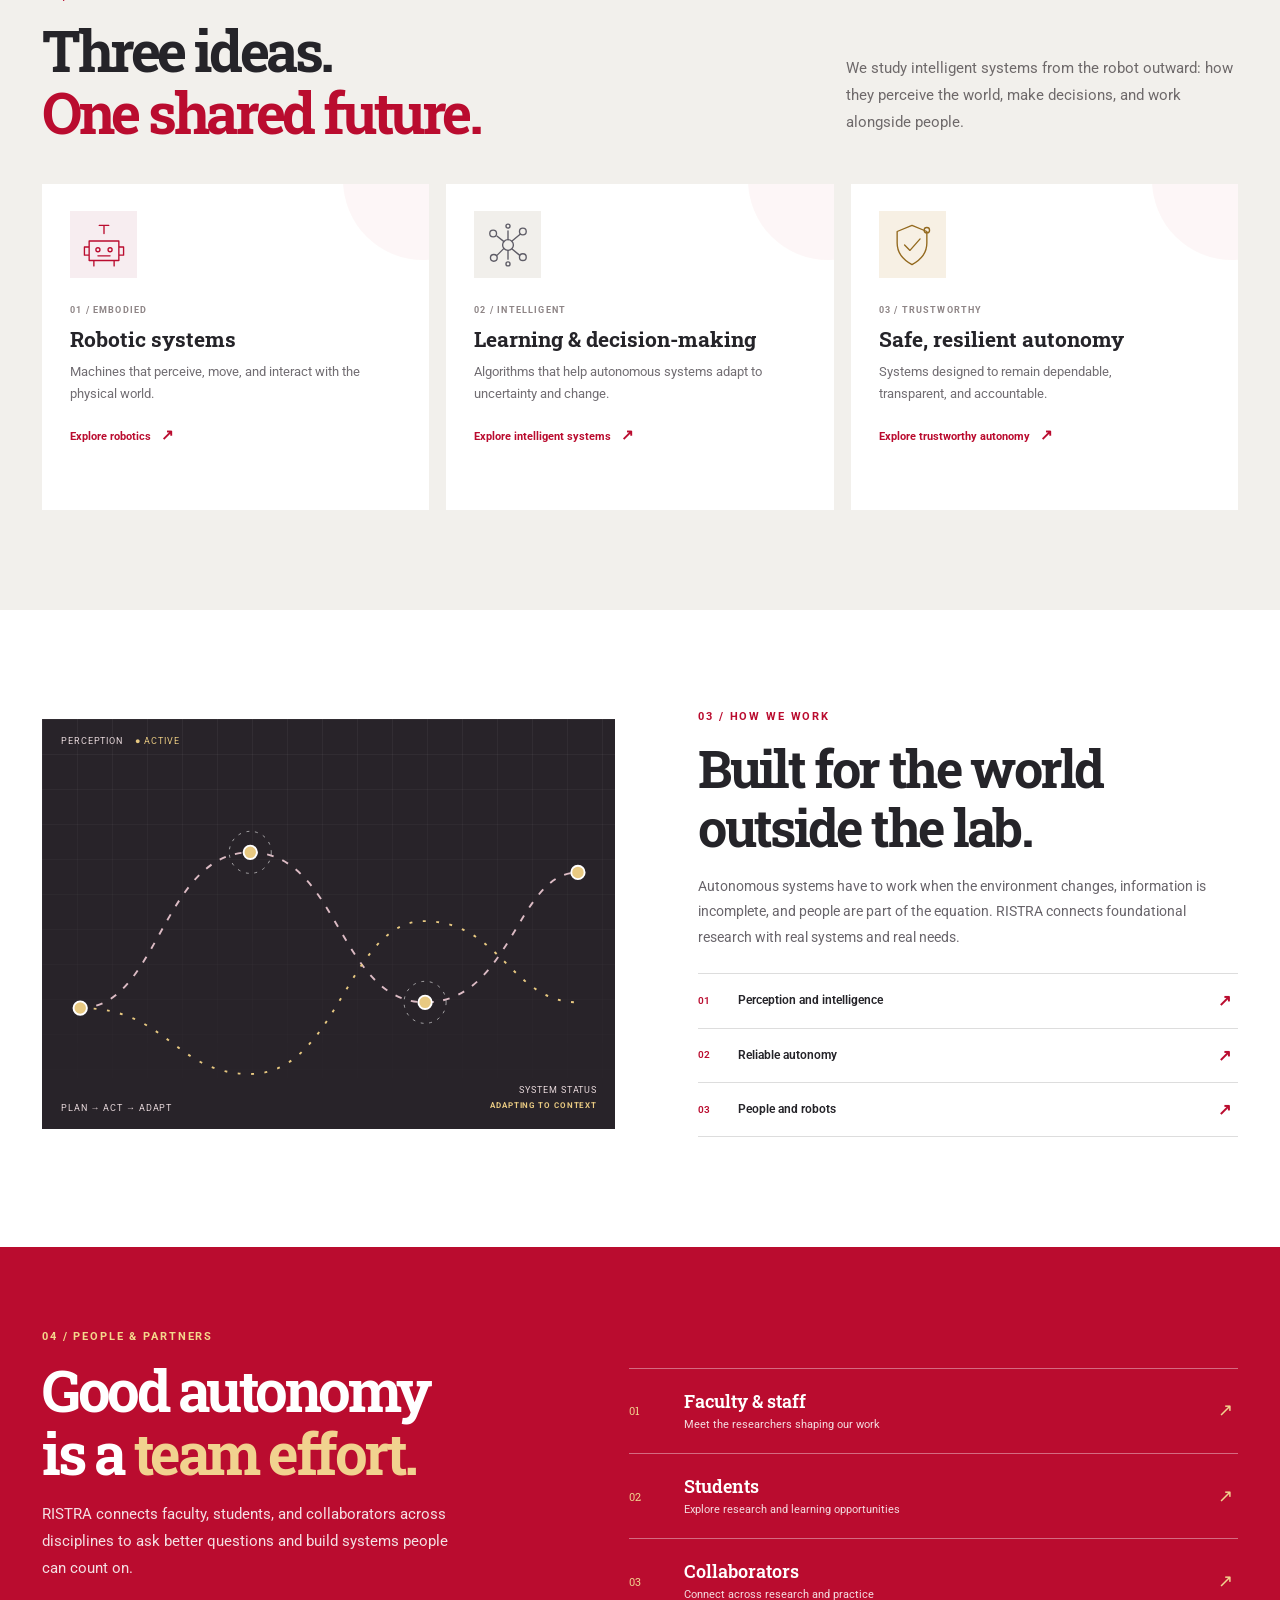
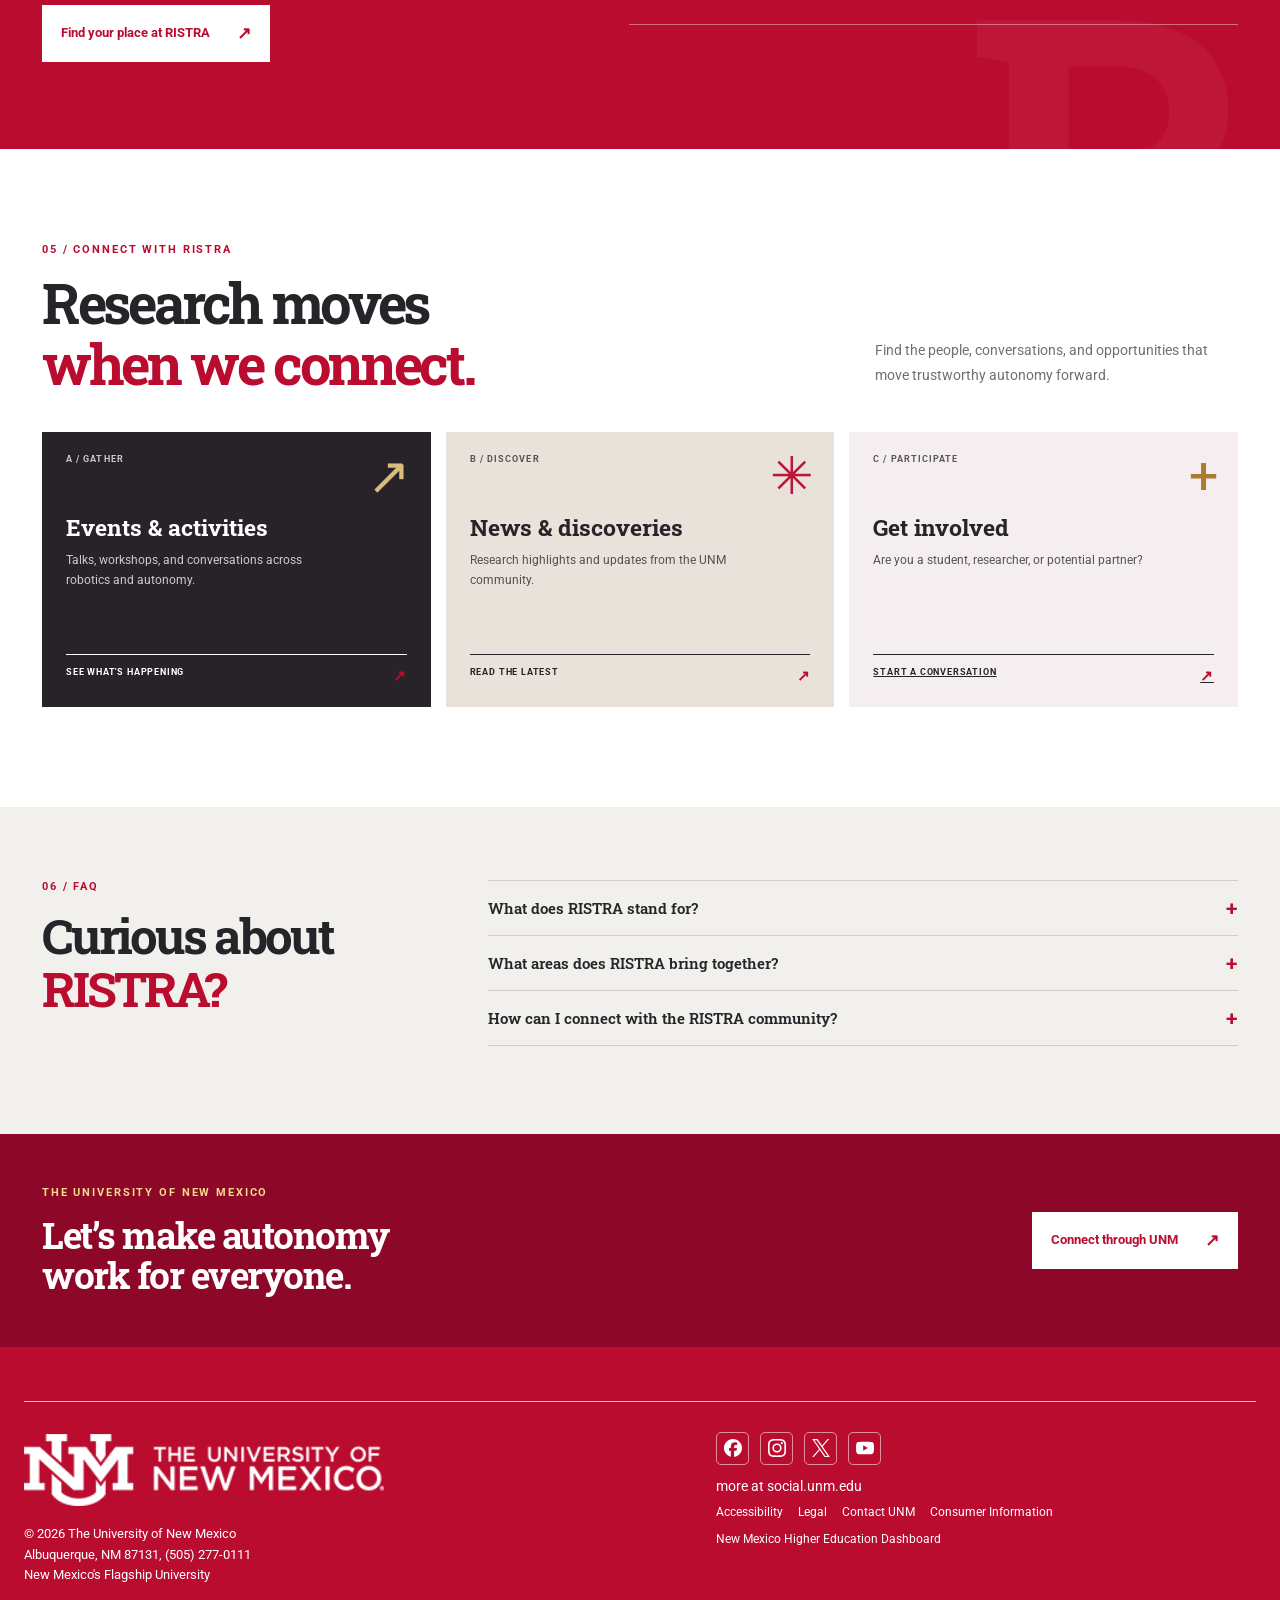
==== commit 44df1967: "logo updated" ====
--- a/index.html
+++ b/index.html
@@ -14,7 +14,7 @@
 <body>
   <a class="skip" href="#main">Skip to main content</a>
   <header class="unm-header">
-<div class="masthead"><a class="ristra-logo-link" href="#home" aria-label="RISTRA home"><img class="ristra-generated-logo" src="images/ristra-logo-v10.png" alt="RISTRA — robotic intelligence, autonomy, and trust"></a><a class="unm-logo unm-logo-right" href="https://www.unm.edu/" aria-label="The University of New Mexico"><img src="images/unm-color-logos.jpg" alt="UNM — The University of New Mexico"></a></div>
+<div class="masthead"><a class="ristra-logo-link" href="#home" aria-label="RISTRA home"><img class="ristra-emblem" src="images/ristra-mark-v10.png" alt=""><span class="ristra-wordmark">RISTRA</span></a><a class="unm-logo unm-logo-right" href="https://www.unm.edu/" aria-label="The University of New Mexico"><img src="images/unm-color-logos.jpg" alt="UNM — The University of New Mexico"></a></div>
     <div class="site-name"><div>Center for Robotic Intelligent Systems with Trustworthy Autonomy (RISTRA)</div></div>
     <nav class="primary-nav" aria-label="RISTRA navigation"><div class="nav-inner"><button class="nav-toggle" aria-expanded="false" aria-controls="nav-links"><span>☰</span> Menu</button><ul id="nav-links"><li><a class="active" href="#home">Home</a></li><li><a href="#about">About</a></li><li class="dropdown"><a href="#people">People <span>⌄</span></a><ul><li><a href="#faculty">Faculty and Staff</a></li><li><a href="#students">Students</a></li><li><a href="#collaborators">Collaborators</a></li></ul></li><li><a href="#research">Research</a></li><li><a href="#opportunities">Opportunities</a></li><li><a href="#events">Events and activities</a></li><li><a href="#news">News</a></li><li><a href="#faq">FAQ</a></li><li><a href="#contact">Contact</a></li></ul></div></nav>
   </header>
--- a/styles.css
+++ b/styles.css
@@ -11,3 +11,9 @@
 .ristra-logo-link img.ristra-generated-logo{flex:none;width:100%;height:auto;max-width:none}
 .unm-logo.unm-logo-right{left:auto;right:max(calc((100% - 1240px)/2),6%)}
 @media(max-width:700px){.ristra-logo-link{left:6%;width:44vw;max-width:200px;height:49px;padding:3px 5px}.unm-logo.unm-logo-right{left:auto;right:6%;width:44vw;max-width:200px;height:49px}.unm-logo.unm-logo-right img{left:-40vw;top:-11vw;width:122vw}}
+.ristra-logo-link{gap:8px}
+.ristra-logo-link img.ristra-emblem{display:block;flex:0 0 48px;width:48px;height:48px;max-width:none;object-fit:contain}
+.ristra-wordmark{color:var(--cherry);font:500 32px/1 var(--slab);letter-spacing:.015em;white-space:nowrap}
+@media(max-width:700px){.ristra-logo-link{gap:5px}.ristra-logo-link img.ristra-emblem{flex-basis:39px;width:39px;height:39px}.ristra-wordmark{font-size:clamp(23px,6.5vw,28px)}}
+.ristra-logo-link{width:210px}
+@media(max-width:700px){.ristra-logo-link{width:44vw}}
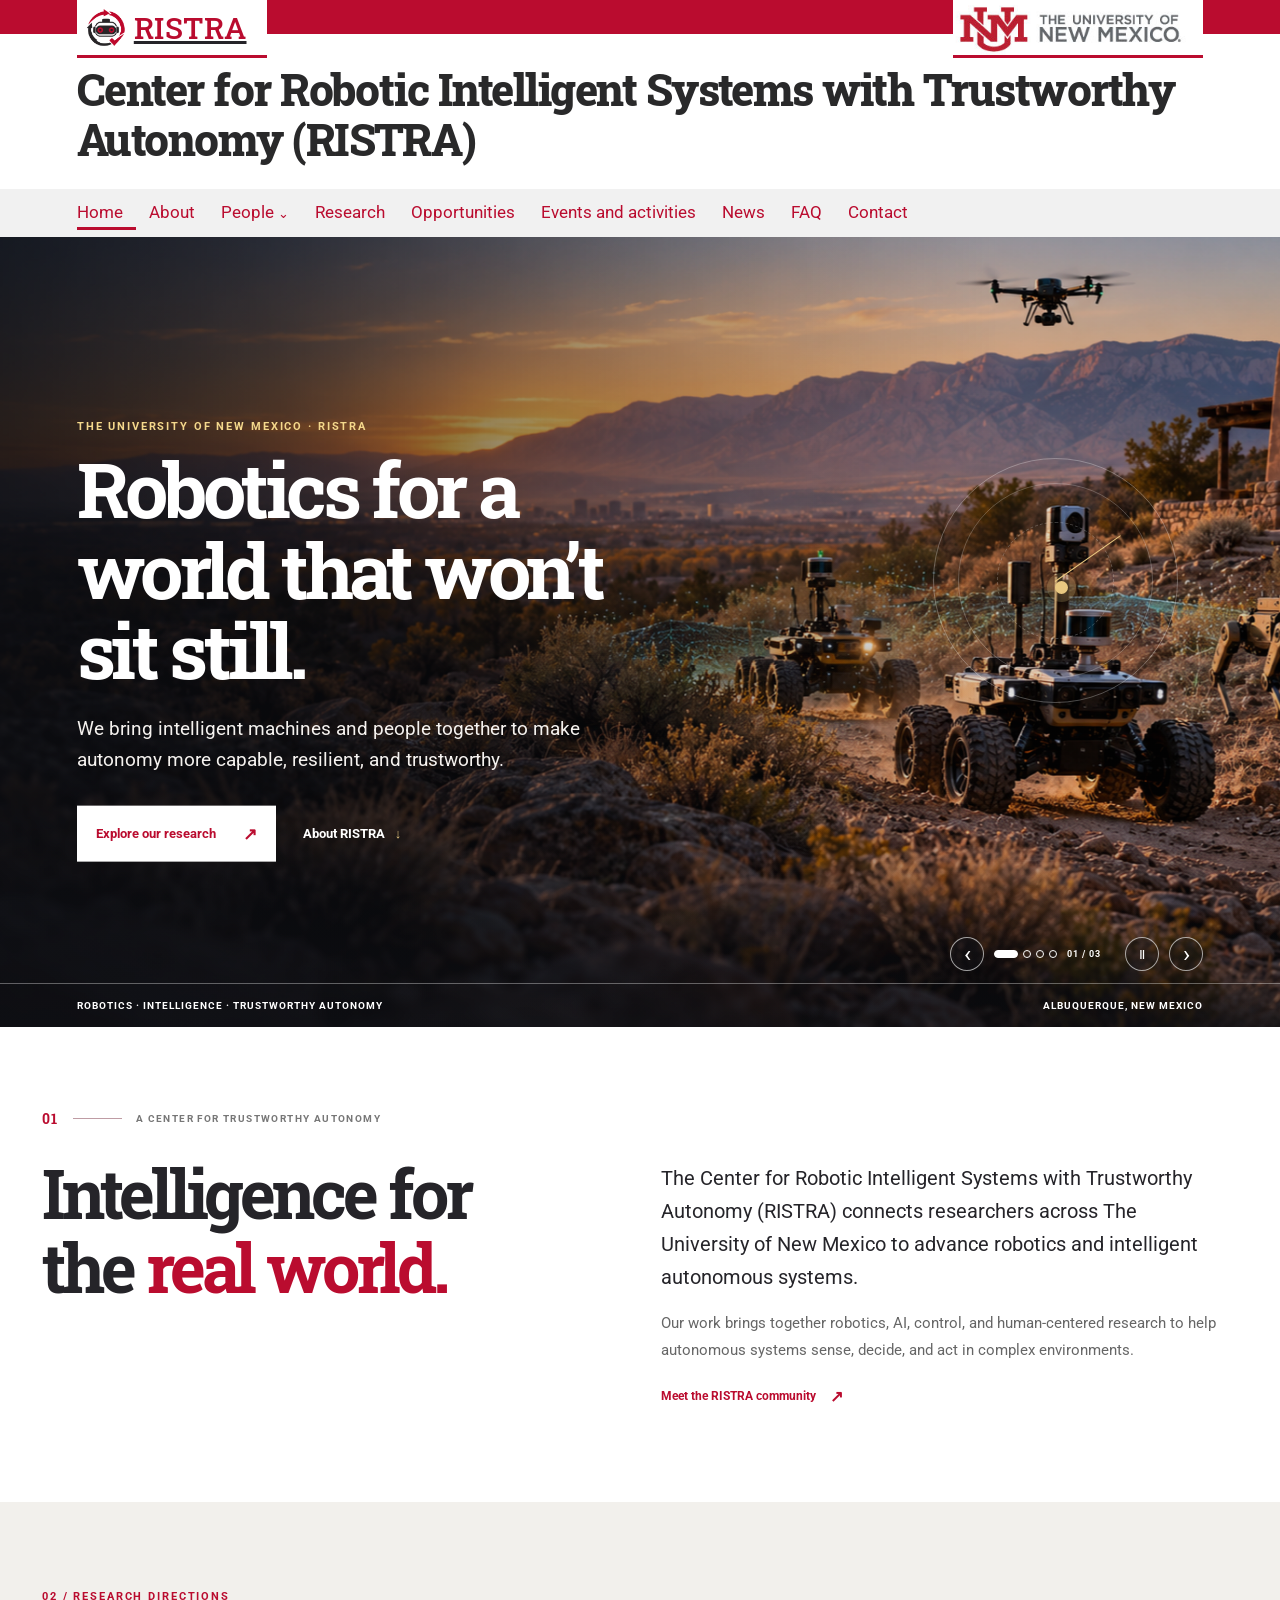
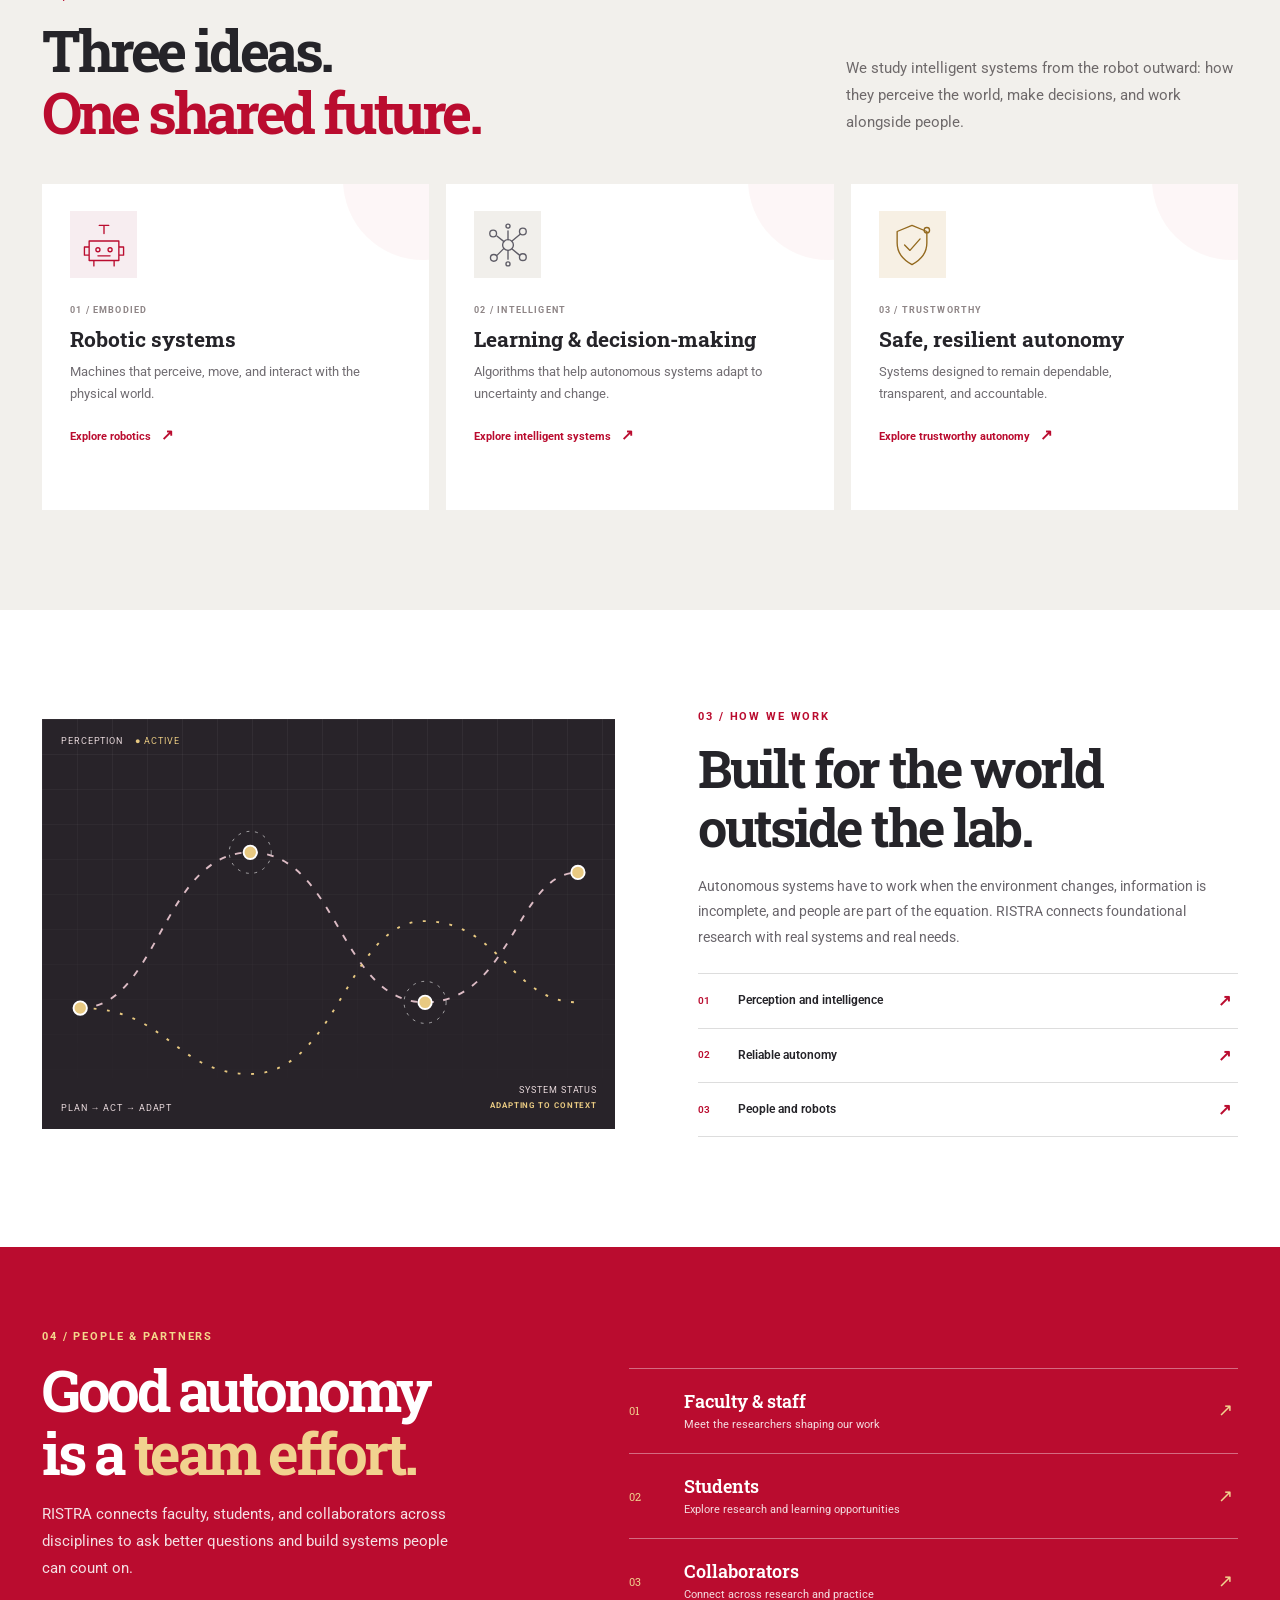
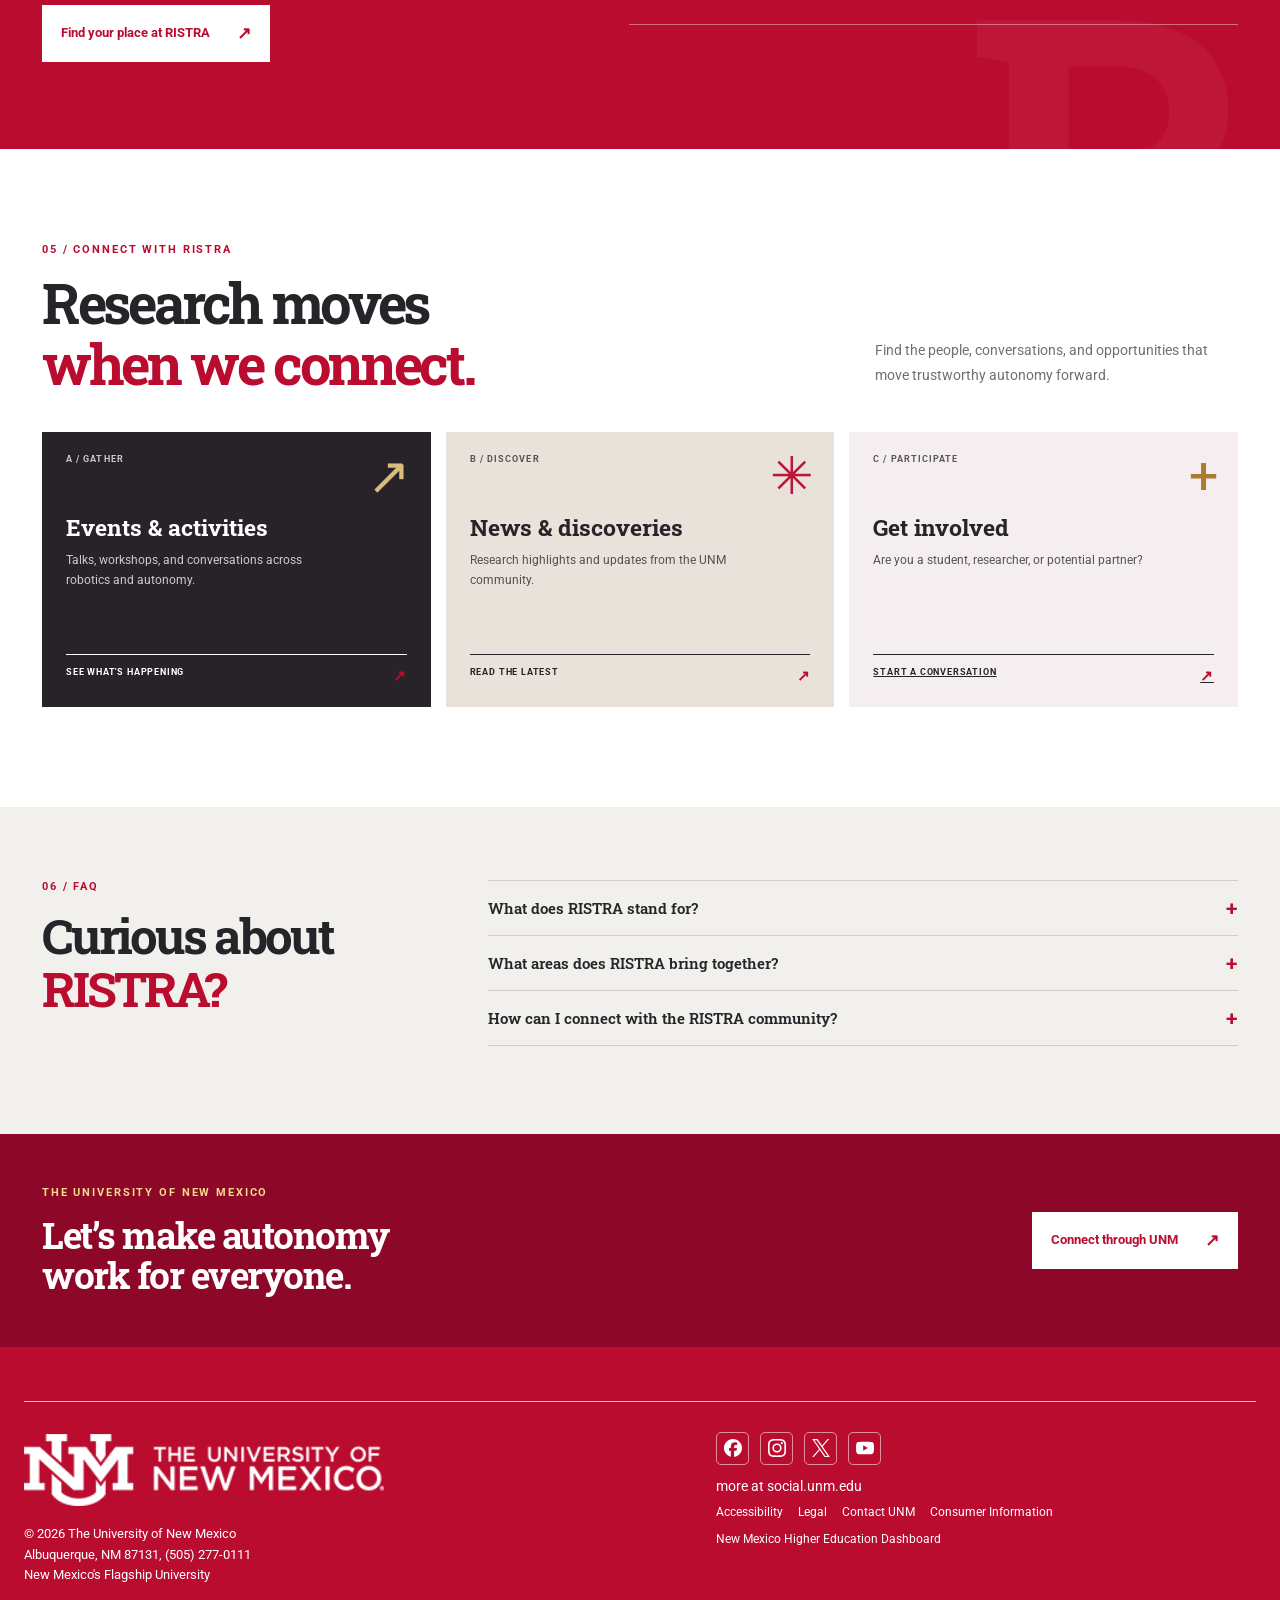
==== commit 04ffa7bf: "Tighten RISTRA logo spacing" ====
--- a/index.html
+++ b/index.html
@@ -9,7 +9,7 @@
   <title>Center for Robotic Intelligent Systems with Trustworthy Autonomy (RISTRA) | The University of New Mexico</title>
   <link rel="preconnect" href="https://fonts.googleapis.com"><link rel="preconnect" href="https://fonts.gstatic.com" crossorigin>
   <link href="https://fonts.googleapis.com/css2?family=Roboto+Slab:wght@500;600;700;800&family=Roboto:wght@400;500;700&display=swap" rel="stylesheet">
-  <link rel="stylesheet" href="styles.css">
+  <link rel="stylesheet" href="styles.css?v=ristra-logo-11">
 </head>
 <body>
   <a class="skip" href="#main">Skip to main content</a>
--- a/styles.css
+++ b/styles.css
@@ -17,3 +17,7 @@
 @media(max-width:700px){.ristra-logo-link{gap:5px}.ristra-logo-link img.ristra-emblem{flex-basis:39px;width:39px;height:39px}.ristra-wordmark{font-size:clamp(23px,6.5vw,28px)}}
 .ristra-logo-link{width:210px}
 @media(max-width:700px){.ristra-logo-link{width:44vw}}
+.ristra-logo-link{width:190px;justify-content:flex-start;gap:6px;padding-left:7px;padding-right:7px}
+.ristra-logo-link img.ristra-emblem{flex-basis:44px;width:44px;height:44px}
+.ristra-wordmark{color:#ba0c2f;font-size:30px;font-weight:500}
+@media(max-width:700px){.ristra-logo-link{width:44vw;max-width:184px;justify-content:flex-start;gap:4px;padding-left:6px;padding-right:6px}.ristra-logo-link img.ristra-emblem{flex-basis:36px;width:36px;height:36px}.ristra-wordmark{font-size:clamp(19px,5.9vw,25px)}}
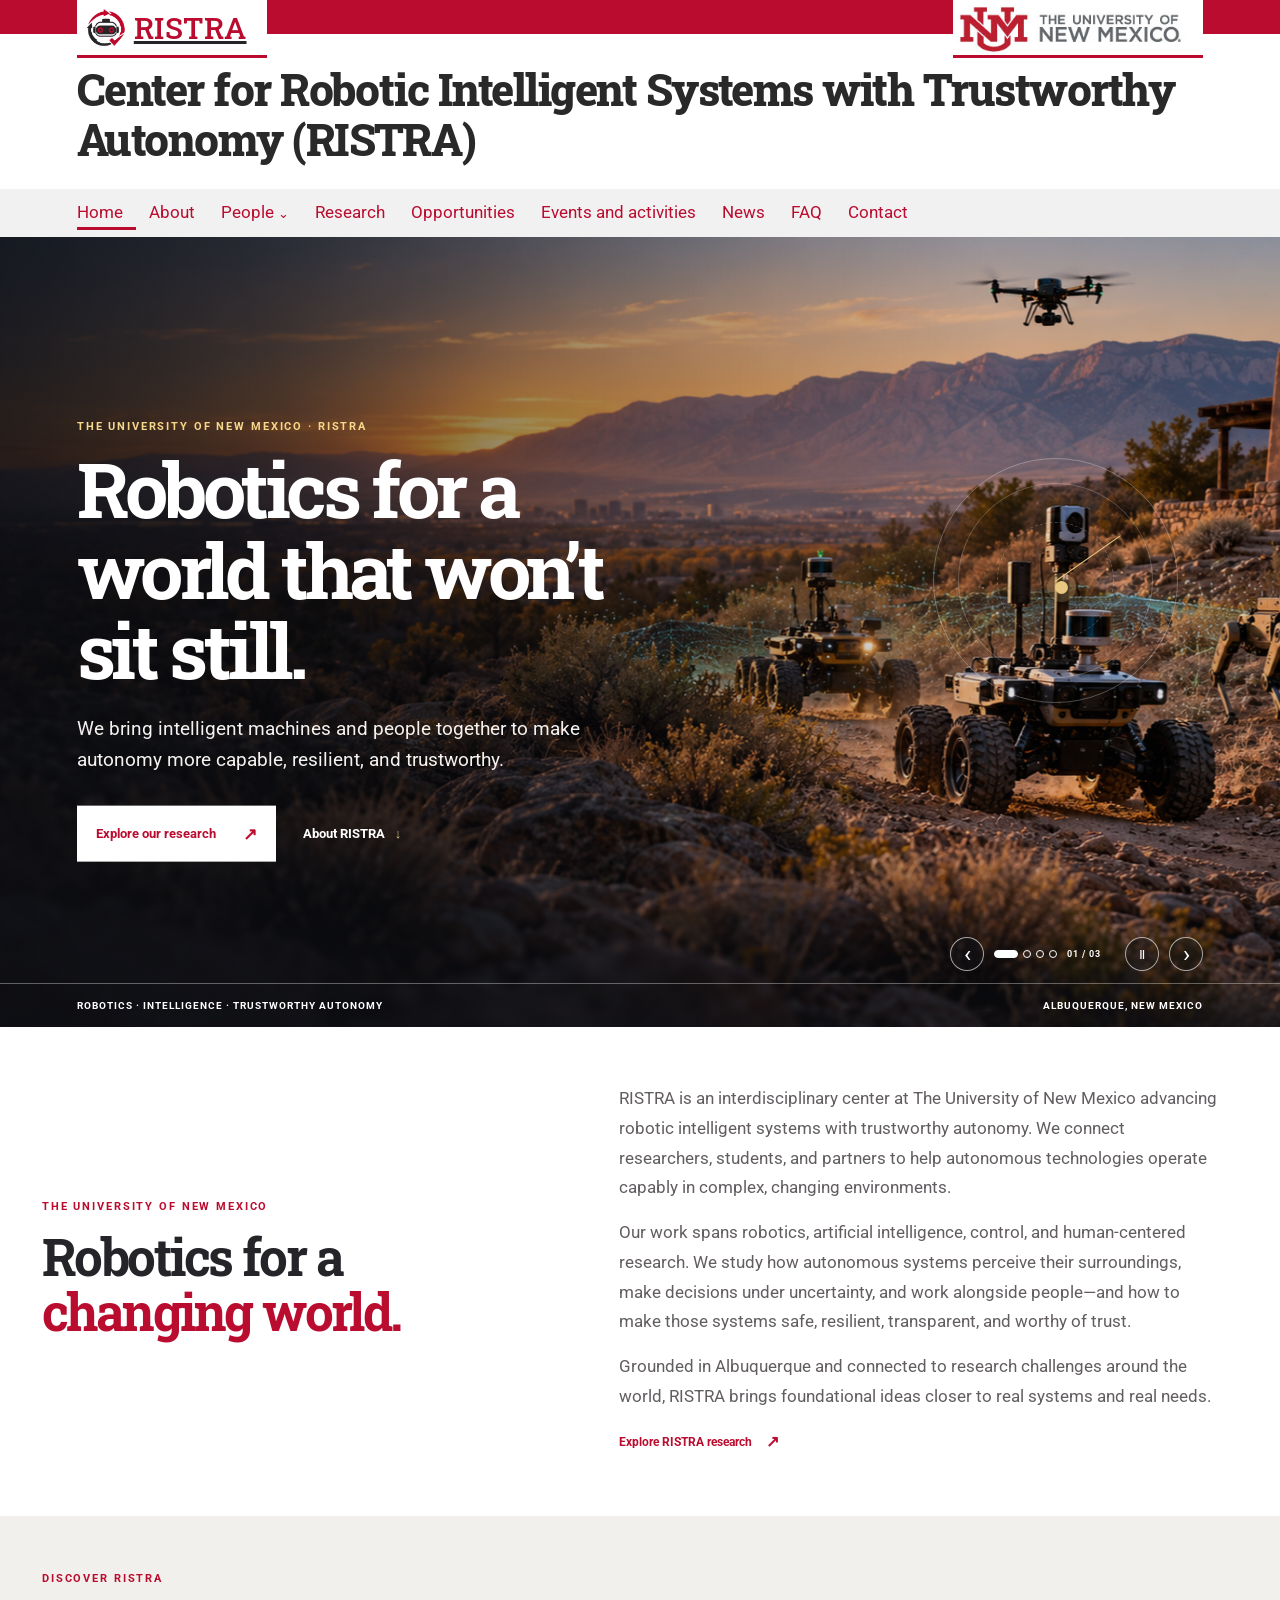
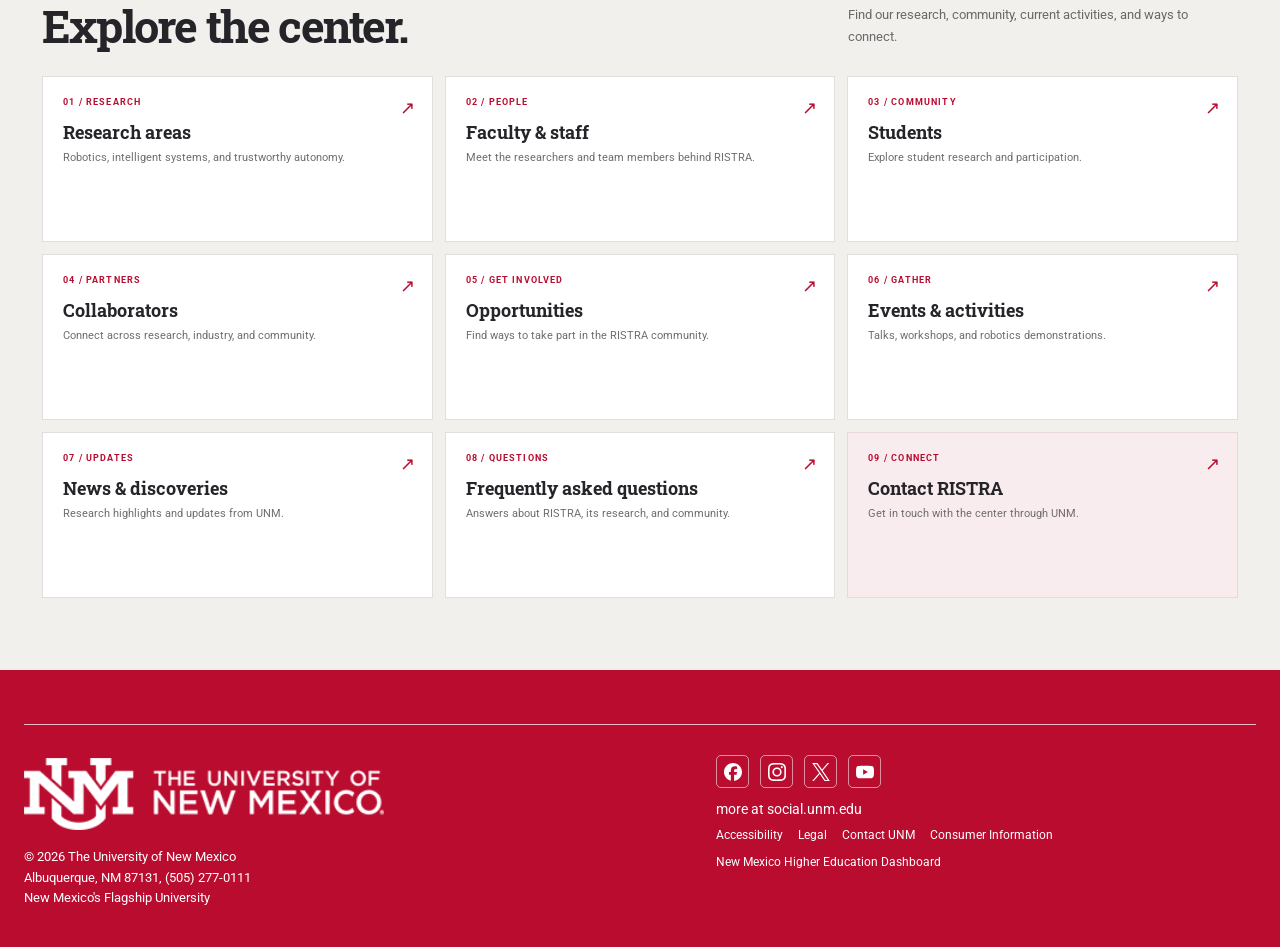
==== commit 54f5b995: "placeholder pages added" ====
--- a/index.html
+++ b/index.html
@@ -16,7 +16,7 @@
   <header class="unm-header">
 <div class="masthead"><a class="ristra-logo-link" href="#home" aria-label="RISTRA home"><img class="ristra-emblem" src="images/ristra-mark-v10.png" alt=""><span class="ristra-wordmark">RISTRA</span></a><a class="unm-logo unm-logo-right" href="https://www.unm.edu/" aria-label="The University of New Mexico"><img src="images/unm-color-logos.jpg" alt="UNM — The University of New Mexico"></a></div>
     <div class="site-name"><div>Center for Robotic Intelligent Systems with Trustworthy Autonomy (RISTRA)</div></div>
-    <nav class="primary-nav" aria-label="RISTRA navigation"><div class="nav-inner"><button class="nav-toggle" aria-expanded="false" aria-controls="nav-links"><span>☰</span> Menu</button><ul id="nav-links"><li><a class="active" href="#home">Home</a></li><li><a href="#about">About</a></li><li class="dropdown"><a href="#people">People <span>⌄</span></a><ul><li><a href="#faculty">Faculty and Staff</a></li><li><a href="#students">Students</a></li><li><a href="#collaborators">Collaborators</a></li></ul></li><li><a href="#research">Research</a></li><li><a href="#opportunities">Opportunities</a></li><li><a href="#events">Events and activities</a></li><li><a href="#news">News</a></li><li><a href="#faq">FAQ</a></li><li><a href="#contact">Contact</a></li></ul></div></nav>
+    <nav class="primary-nav" aria-label="RISTRA navigation"><div class="nav-inner"><button class="nav-toggle" aria-expanded="false" aria-controls="nav-links"><span>☰</span> Menu</button><ul id="nav-links"><li><a class="active" href="#home">Home</a></li><li><a href="#about">About</a></li><li class="dropdown"><a href="#people">People <span>⌄</span></a><ul><li><a href="faculty-staff.html">Faculty and Staff</a></li><li><a href="students.html">Students</a></li><li><a href="collaborators.html">Collaborators</a></li></ul></li><li><a href="research.html">Research</a></li><li><a href="opportunities.html">Opportunities</a></li><li><a href="events-activities.html">Events and activities</a></li><li><a href="news.html">News</a></li><li><a href="faq.html">FAQ</a></li><li><a href="contact.html">Contact</a></li></ul></div></nav>
   </header>
   <main id="main">
     <section id="home" class="hero" aria-label="RISTRA robotics research">
@@ -31,7 +31,7 @@
         <p class="eyebrow">THE UNIVERSITY OF NEW MEXICO · RISTRA</p>
         <h1>Robotics for a world that won’t sit still.</h1>
         <p>We bring intelligent machines and people together to make autonomy more capable, resilient, and trustworthy.</p>
-        <div class="hero-actions"><a class="button button-white" href="#research">Explore our research <span>↗</span></a><a class="hero-link" href="#about">About RISTRA <span>↓</span></a></div>
+        <div class="hero-actions"><a class="button button-white" href="research.html">Explore our research <span>↗</span></a><a class="hero-link" href="#about">About RISTRA <span>↓</span></a></div>
       </div>
       <div class="hero-controls" aria-label="Hero image controls">
         <button class="slide-arrow" type="button" data-slide-step="-1" aria-label="Previous image">‹</button>
@@ -49,40 +49,25 @@
       <div class="hero-marker" aria-hidden="true"><span></span><span></span></div>
     </section>
 
-    <section id="about" class="intro section-wrap reveal">
-      <div class="intro-label"><span>01</span><i></i> A CENTER FOR TRUSTWORTHY AUTONOMY</div>
-      <div class="intro-layout"><h2>Intelligence for<br>the <em>real world.</em></h2><div class="intro-copy"><p class="intro-lead">The Center for Robotic Intelligent Systems with Trustworthy Autonomy (RISTRA) connects researchers across The University of New Mexico to advance robotics and intelligent autonomous systems.</p><p>Our work brings together robotics, AI, control, and human-centered research to help autonomous systems sense, decide, and act in complex environments.</p><a class="inline-link" href="#people">Meet the RISTRA community <span>↗</span></a></div></div>
+    <section id="about" class="home-about section-wrap">
+      <div class="home-about-copy"><p class="eyebrow dark-eyebrow">THE UNIVERSITY OF NEW MEXICO</p><h2>Robotics for a<br><em>changing world.</em></h2></div>
+      <div class="home-about-detail"><p>RISTRA is an interdisciplinary center at The University of New Mexico advancing robotic intelligent systems with trustworthy autonomy. We connect researchers, students, and partners to help autonomous technologies operate capably in complex, changing environments.</p><p>Our work spans robotics, artificial intelligence, control, and human-centered research. We study how autonomous systems perceive their surroundings, make decisions under uncertainty, and work alongside people—and how to make those systems safe, resilient, transparent, and worthy of trust.</p><p>Grounded in Albuquerque and connected to research challenges around the world, RISTRA brings foundational ideas closer to real systems and real needs.</p><a class="inline-link" href="research.html">Explore RISTRA research <span>↗</span></a></div>
     </section>
-
-    <section id="research" class="focus-section">
-      <div class="section-wrap">
-        <div class="section-heading reveal"><div><p class="eyebrow dark-eyebrow">02 / RESEARCH DIRECTIONS</p><h2>Three ideas.<br><em>One shared future.</em></h2></div><p>We study intelligent systems from the robot outward: how they perceive the world, make decisions, and work alongside people.</p></div>
-        <div class="focus-grid">
-          <article class="focus-card reveal"><div class="focus-icon icon-robot" aria-hidden="true"><svg viewBox="0 0 80 80"><path d="M40 11v12M33 11h14M18 34h44v29H18zM25 63v8m30-8v8M18 43h-7v12h7m44-12h7v12h-7"/><circle cx="31" cy="47" r="3"/><circle cx="49" cy="47" r="3"/><path d="M31 56h18"/></svg></div><span class="focus-index">01 / EMBODIED</span><h3>Robotic systems</h3><p>Machines that perceive, move, and interact with the physical world.</p><a href="#robotics">Explore robotics <span>↗</span></a></article>
-          <article class="focus-card reveal"><div class="focus-icon icon-intel" aria-hidden="true"><svg viewBox="0 0 80 80"><circle cx="40" cy="40" r="8"/><circle cx="18" cy="23" r="5"/><circle cx="62" cy="20" r="5"/><circle cx="19" cy="59" r="5"/><circle cx="62" cy="58" r="5"/><path d="m24 27 10 8m12-1 12-10M24 55l10-10m12 1 11 9M40 19v13m0 16v13"/><circle cx="40" cy="12" r="3"/><circle cx="40" cy="68" r="3"/></svg></div><span class="focus-index">02 / INTELLIGENT</span><h3>Learning &amp; decision-making</h3><p>Algorithms that help autonomous systems adapt to uncertainty and change.</p><a href="#intelligence">Explore intelligent systems <span>↗</span></a></article>
-          <article class="focus-card reveal"><div class="focus-icon icon-trust" aria-hidden="true"><svg viewBox="0 0 80 80"><path d="M40 11 62 20v17c0 15-9 25-22 32-13-7-22-17-22-32V20z"/><path d="m29 40 8 8 15-17"/><circle cx="62" cy="18" r="4"/></svg></div><span class="focus-index">03 / TRUSTWORTHY</span><h3>Safe, resilient autonomy</h3><p>Systems designed to remain dependable, transparent, and accountable.</p><a href="#autonomy">Explore trustworthy autonomy <span>↗</span></a></article>
+    <section id="people" class="home-explore">
+      <div class="section-wrap"><div class="home-explore-heading"><div><p class="eyebrow dark-eyebrow">DISCOVER RISTRA</p><h2>Explore the center.</h2></div><p>Find our research, community, current activities, and ways to connect.</p></div>
+        <div class="home-link-grid">
+          <a class="home-link-card" href="research.html"><span>01 / RESEARCH</span><h3>Research areas</h3><p>Robotics, intelligent systems, and trustworthy autonomy.</p><b>↗</b></a>
+          <a class="home-link-card" href="faculty-staff.html"><span>02 / PEOPLE</span><h3>Faculty &amp; staff</h3><p>Meet the researchers and team members behind RISTRA.</p><b>↗</b></a>
+          <a class="home-link-card" href="students.html"><span>03 / COMMUNITY</span><h3>Students</h3><p>Explore student research and participation.</p><b>↗</b></a>
+          <a class="home-link-card" href="collaborators.html"><span>04 / PARTNERS</span><h3>Collaborators</h3><p>Connect across research, industry, and community.</p><b>↗</b></a>
+          <a class="home-link-card" href="opportunities.html"><span>05 / GET INVOLVED</span><h3>Opportunities</h3><p>Find ways to take part in the RISTRA community.</p><b>↗</b></a>
+          <a class="home-link-card" href="events-activities.html"><span>06 / GATHER</span><h3>Events &amp; activities</h3><p>Talks, workshops, and robotics demonstrations.</p><b>↗</b></a>
+          <a class="home-link-card" href="news.html"><span>07 / UPDATES</span><h3>News &amp; discoveries</h3><p>Research highlights and updates from UNM.</p><b>↗</b></a>
+          <a class="home-link-card" href="faq.html"><span>08 / QUESTIONS</span><h3>Frequently asked questions</h3><p>Answers about RISTRA, its research, and community.</p><b>↗</b></a>
+          <a class="home-link-card home-link-contact" href="contact.html"><span>09 / CONNECT</span><h3>Contact RISTRA</h3><p>Get in touch with the center through UNM.</p><b>↗</b></a>
         </div>
       </div>
     </section>
-
-    <section class="approach-section section-wrap">
-      <div class="approach-visual reveal" aria-hidden="true"><div class="scan-grid"></div><svg viewBox="0 0 600 390"><path class="route route-a" d="M40 283C122 283 126 120 218 120s93 157 183 157 96-136 160-136"/><path class="route route-b" d="M40 283c92 0 98 69 178 69 92 0 102-160 182-160s91 85 161 85"/><circle class="point point-a" cx="40" cy="283" r="7"/><circle class="point point-b" cx="218" cy="120" r="7"/><circle class="point point-c" cx="401" cy="277" r="7"/><circle class="point point-d" cx="561" cy="141" r="7"/><circle class="node-ring" cx="218" cy="120" r="22"/><circle class="node-ring" cx="401" cy="277" r="22"/></svg><div class="visual-label label-top">PERCEPTION <span>● ACTIVE</span></div><div class="visual-label label-bottom">PLAN → ACT → ADAPT</div><div class="visual-coord">SYSTEM STATUS<br><b>ADAPTING TO CONTEXT</b></div></div>
-      <div id="robotics" class="approach-copy reveal"><p class="eyebrow dark-eyebrow">03 / HOW WE WORK</p><h2>Built for the world<br>outside the lab.</h2><p>Autonomous systems have to work when the environment changes, information is incomplete, and people are part of the equation. RISTRA connects foundational research with real systems and real needs.</p><div class="approach-points"><a href="#intelligence"><span>01</span> Perception and intelligence <b>↗</b></a><a href="#autonomy"><span>02</span> Reliable autonomy <b>↗</b></a><a href="#people"><span>03</span> People and robots <b>↗</b></a></div></div>
-    </section>
-    <span id="intelligence" class="anchor-target"></span><span id="autonomy" class="anchor-target"></span>
-
-    <section id="people" class="community-section">
-      <div class="section-wrap community-layout"><div class="community-copy reveal"><p class="eyebrow">04 / PEOPLE &amp; PARTNERS</p><h2>Good autonomy<br>is a <em>team effort.</em></h2><p>RISTRA connects faculty, students, and collaborators across disciplines to ask better questions and build systems people can count on.</p><a class="button button-white" href="#get-involved">Find your place at RISTRA <span>↗</span></a></div><div class="community-links reveal"><a id="faculty" href="https://directory.unm.edu/"><span>01</span><div><b>Faculty &amp; staff</b><small>Meet the researchers shaping our work</small></div><i>↗</i></a><a id="students" href="#get-involved"><span>02</span><div><b>Students</b><small>Explore research and learning opportunities</small></div><i>↗</i></a><a id="collaborators" href="#contact"><span>03</span><div><b>Collaborators</b><small>Connect across research and practice</small></div><i>↗</i></a></div></div>
-    </section>
-
-    <section class="updates-section section-wrap">
-      <div class="updates-heading reveal"><div><p class="eyebrow dark-eyebrow">05 / CONNECT WITH RISTRA</p><h2>Research moves<br><em>when we connect.</em></h2></div><p>Find the people, conversations, and opportunities that move trustworthy autonomy forward.</p></div>
-      <div class="update-cards"><a id="events" class="update-card event-card reveal" href="#contact"><span class="update-number">A / GATHER</span><span class="update-symbol">↗</span><h3>Events &amp; activities</h3><p>Talks, workshops, and conversations across robotics and autonomy.</p><span class="update-link">SEE WHAT'S HAPPENING <b>↗</b></span></a><a id="news" class="update-card news-card reveal" href="#contact"><span class="update-number">B / DISCOVER</span><span class="update-symbol">✳</span><h3>News &amp; discoveries</h3><p>Research highlights and updates from the UNM community.</p><span class="update-link">READ THE LATEST <b>↗</b></span></a><div id="get-involved" class="update-card faq-card reveal"><span class="update-number">C / PARTICIPATE</span><span class="update-symbol">+</span><h3>Get involved</h3><p>Are you a student, researcher, or potential partner?</p><a class="update-link" href="#contact">START A CONVERSATION <b>↗</b></a></div></div>
-    </section>
-
-    <section id="faq" class="faq-section"><div class="section-wrap faq-layout"><div><p class="eyebrow dark-eyebrow">06 / FAQ</p><h2>Curious about<br><em>RISTRA?</em></h2></div><div class="faq-list"><details><summary>What does RISTRA stand for?</summary><p>Center for Robotic Intelligent Systems with Trustworthy Autonomy.</p></details><details><summary>What areas does RISTRA bring together?</summary><p>Robotics, intelligent systems, autonomous decision-making, and research on making autonomy trustworthy.</p></details><details><summary>How can I connect with the RISTRA community?</summary><p>Use the UNM Directory to find University contacts and connect with researchers whose work aligns with your interests.</p></details></div></div></section>
-
-    <section id="contact" class="contact-band"><div class="section-wrap contact-inner"><div><p class="eyebrow">THE UNIVERSITY OF NEW MEXICO</p><h2>Let’s make autonomy<br>work for everyone.</h2></div><a class="button button-white" href="https://directory.unm.edu/">Connect through UNM <span>↗</span></a></div></section>
   </main>
   <footer class="unm-footer"><div class="footer-content"><div class="footer-rule"></div><div class="footer-grid"><div class="footer-brand"><a href="https://www.unm.edu/" aria-label="The University of New Mexico"><img src="images/unm-transparent-white.png" alt="The University of New Mexico"></a><p>© <span id="year">2026</span> The University of New Mexico<br>Albuquerque, NM 87131, (505) 277-0111<br>New Mexico's Flagship University</p></div><div class="footer-links"><div class="socials"><a href="https://www.facebook.com/universityofnewmexico/" aria-label="UNM on Facebook"><img src="images/facebook.svg" alt=""></a><a href="https://www.instagram.com/uofnm/" aria-label="UNM on Instagram"><img src="images/instagram.svg" alt=""></a><a href="https://x.com/unm" aria-label="UNM on X"><img src="images/x.svg" alt=""></a><a href="https://www.youtube.com/user/unmlive" aria-label="UNM on YouTube"><img src="images/youtube.svg" alt=""></a></div><p>more at <a href="https://social.unm.edu/">social.unm.edu</a></p><nav aria-label="UNM footer links"><a href="https://www.unm.edu/accessibility.html">Accessibility</a><a href="https://www.unm.edu/legal.html">Legal</a><a href="https://www.unm.edu/contactunm.html">Contact UNM</a><a href="https://www.unm.edu/consumer-information/">Consumer Information</a><a href="https://hed.state.nm.us/">New Mexico Higher Education Dashboard</a></nav></div></div></div></footer>
   <script src="script.js"></script>
--- a/styles.css
+++ b/styles.css
@@ -21,3 +21,20 @@
 .ristra-logo-link img.ristra-emblem{flex-basis:44px;width:44px;height:44px}
 .ristra-wordmark{color:#ba0c2f;font-size:30px;font-weight:500}
 @media(max-width:700px){.ristra-logo-link{width:44vw;max-width:184px;justify-content:flex-start;gap:4px;padding-left:6px;padding-right:6px}.ristra-logo-link img.ristra-emblem{flex-basis:36px;width:36px;height:36px}.ristra-wordmark{font-size:clamp(19px,5.9vw,25px)}}
+
+.faculty-page{min-height:55vh}.faculty-intro{padding:72px 0 56px;background:#f2f0ec;border-bottom:1px solid #e3dfdd}.faculty-intro .section-wrap{max-width:1240px}.faculty-intro h1{margin:0;font:700 clamp(42px,5vw,65px)/1.08 var(--slab);letter-spacing:-.055em}.faculty-intro h1 em{font-style:normal;color:var(--cherry)}.faculty-intro .section-wrap>p:not(.eyebrow){max-width:670px;margin:18px 0 12px;font-size:17px;line-height:1.7;color:#5f5b60}.faculty-placeholder-note{display:inline-block;margin-top:6px;color:#746d70;font-size:12px}.faculty-directory{max-width:1240px;padding-top:57px;padding-bottom:77px}.faculty-grid{display:grid;grid-template-columns:repeat(3,minmax(0,1fr));gap:20px}.faculty-card{min-height:170px;display:flex;align-items:center;gap:19px;padding:18px;background:#fff;border:1px solid #e3dfdd;box-shadow:0 5px 18px #33202b0a;transition:transform .2s,box-shadow .2s}.faculty-card:hover{transform:translateY(-3px);box-shadow:0 11px 25px #33202b15}.faculty-card>img{width:112px;height:132px;flex:0 0 112px;object-fit:cover;background:#f4eff0}.faculty-card-copy{min-width:0}.faculty-role{margin:0 0 7px;color:var(--cherry);font-size:9px;font-weight:700;letter-spacing:.13em}.faculty-card h2{margin:0;font:700 23px/1.15 var(--slab);letter-spacing:-.025em}.faculty-title{margin:5px 0 14px;color:#655f63;font-size:13px}.faculty-card a{color:var(--cherry);font-size:11px;font-weight:700;text-decoration:none}.faculty-card a:hover{text-decoration:underline}.faculty-card a span{padding-left:4px}.faculty-join{padding:43px 0;background:var(--cherry);color:#fff}.faculty-join-inner{display:flex;align-items:center;justify-content:space-between;gap:30px}.faculty-join .eyebrow{margin-bottom:8px}.faculty-join h2{margin:0;font:700 clamp(25px,3vw,38px)/1.2 var(--slab);letter-spacing:-.035em}.faculty-join .button{flex:0 0 auto}.faculty-join .button-white{color:var(--cherry)}
+@media(max-width:1050px){.faculty-grid{grid-template-columns:repeat(2,minmax(0,1fr))}.faculty-card{gap:14px;padding:14px}.faculty-card>img{width:95px;height:116px;flex-basis:95px}}
+@media(max-width:700px){.faculty-intro{padding:48px 0 38px}.faculty-intro h1{font-size:43px}.faculty-intro .section-wrap>p:not(.eyebrow){font-size:14px}.faculty-placeholder-note{font-size:11px;line-height:1.6}.faculty-directory{padding-top:32px;padding-bottom:45px}.faculty-grid{grid-template-columns:1fr;gap:11px}.faculty-card{min-height:136px;padding:12px}.faculty-card>img{width:94px;height:110px;flex-basis:94px}.faculty-card h2{font-size:21px}.faculty-join{padding:33px 0}.faculty-join-inner{align-items:flex-start;flex-direction:column;gap:20px}.faculty-join h2{font-size:29px}}
+.events-intro{padding:72px 0 54px;background:#f2f0ec;border-bottom:1px solid #e3dfdd}.events-intro .section-wrap{max-width:1240px}.events-intro h1{margin:0;font:700 clamp(42px,5vw,65px)/1.08 var(--slab);letter-spacing:-.055em}.events-intro h1 em{font-style:normal;color:var(--cherry)}.events-intro .section-wrap>p:not(.eyebrow){max-width:680px;margin:18px 0 12px;font-size:17px;line-height:1.7;color:#5f5b60}.event-archive{max-width:1240px;padding-top:24px;padding-bottom:76px}.activity-entry{display:grid;grid-template-columns:.78fr 1.22fr;gap:50px;align-items:center;padding:48px 0;border-bottom:1px solid #ddd8d8}.activity-entry:first-child{padding-top:36px}.activity-kicker{margin:0 0 9px;color:var(--cherry);font-size:10px;font-weight:700;letter-spacing:.14em}.activity-copy h2{margin:0;font:700 clamp(27px,3vw,38px)/1.16 var(--slab);letter-spacing:-.035em}.activity-date{margin:12px 0 13px;color:#88726f;font-size:10px;font-weight:700;letter-spacing:.12em}.activity-description{margin:0 0 16px;color:#625d61;font-size:14px;line-height:1.8}.activity-contact{color:var(--cherry);font-size:11px;font-weight:700;text-decoration:none}.activity-contact:hover{text-decoration:underline}.activity-contact span{padding-left:5px}.activity-gallery{display:grid;grid-template-columns:repeat(3,minmax(0,1fr));gap:10px}.activity-gallery img{display:block;width:100%;aspect-ratio:1.32;object-fit:cover;background:#f4ecee;border:1px solid #e8e1e2}.activity-entry:nth-child(even) .activity-gallery img{border-color:#e7e1d9}
+@media(max-width:850px){.activity-entry{grid-template-columns:1fr;gap:22px}.activity-copy{max-width:650px}}
+@media(max-width:700px){.events-intro{padding:48px 0 38px}.events-intro h1{font-size:43px}.events-intro .section-wrap>p:not(.eyebrow){font-size:14px}.event-archive{padding-top:7px;padding-bottom:43px}.activity-entry{padding:32px 0;gap:17px}.activity-entry:first-child{padding-top:27px}.activity-copy h2{font-size:27px}.activity-description{font-size:13px}.activity-gallery{gap:6px}.activity-kicker,.activity-date,.activity-contact{font-size:9px}}
+.research-intro,.opportunities-intro{padding:72px 0 54px;background:#f2f0ec;border-bottom:1px solid #e3dfdd}.research-intro .section-wrap,.opportunities-intro .section-wrap{max-width:1240px}.research-intro h1,.opportunities-intro h1{margin:0;font:700 clamp(42px,5vw,65px)/1.08 var(--slab);letter-spacing:-.055em}.research-intro h1 em,.opportunities-intro h1 em{font-style:normal;color:var(--cherry)}.research-intro .section-wrap>p:not(.eyebrow),.opportunities-intro .section-wrap>p:not(.eyebrow){max-width:720px;margin:18px 0 12px;font-size:17px;line-height:1.7;color:#5f5b60}.research-areas{max-width:1240px;padding-top:15px;padding-bottom:75px}.research-area{display:grid;grid-template-columns:.85fr 1.15fr;gap:54px;align-items:center;padding:42px 0;border-bottom:1px solid #ddd8d8}.research-area-copy h2{margin:0;font:700 clamp(28px,3vw,38px)/1.16 var(--slab);letter-spacing:-.035em}.research-area-copy>p:not(.activity-kicker){margin:13px 0;color:#625d61;font-size:14px;line-height:1.8}.research-area-copy ul{margin:12px 0 0;padding-left:18px;color:#625d61;font-size:12px;line-height:1.9}.research-area-copy li::marker{color:var(--cherry)}.research-images{display:grid;grid-template-columns:1fr 1fr;gap:11px}.research-images img{display:block;width:100%;aspect-ratio:1.5;object-fit:cover;background:#f1ecec;border:1px solid #e4dede}.research-area:nth-child(even) .research-images img{border-color:#e6e0d4}.opportunities-intro{padding-bottom:56px}.opportunities-empty{max-width:970px;min-height:350px;margin:55px auto 75px;padding:45px 55px;display:grid;grid-template-columns:104px 1fr;gap:30px;align-items:center;background:#f7f5f3;border:1px solid #e4dfdd}.opportunity-mark{width:86px;height:86px;display:grid;place-items:center;background:#f2e8eb;color:var(--cherry);font:300 55px/1 var(--sans)}.opportunities-empty .activity-kicker{margin-bottom:9px}.opportunities-empty h2{margin:0;font:700 clamp(28px,3.5vw,42px)/1.15 var(--slab);letter-spacing:-.04em}.opportunities-empty>div:last-child>p:not(.activity-kicker){max-width:650px;margin:14px 0 20px;color:#625d61;font-size:14px;line-height:1.8}.opportunity-button{background:var(--cherry);color:#fff}
+@media(max-width:850px){.research-area{grid-template-columns:1fr;gap:22px}.research-area-copy{max-width:680px}.opportunities-empty{margin-left:22px;margin-right:22px}}
+@media(max-width:700px){.research-intro,.opportunities-intro{padding:48px 0 38px}.research-intro h1,.opportunities-intro h1{font-size:43px}.research-intro .section-wrap>p:not(.eyebrow),.opportunities-intro .section-wrap>p:not(.eyebrow){font-size:14px}.research-areas{padding-top:4px;padding-bottom:45px}.research-area{padding:29px 0;gap:16px}.research-area-copy h2{font-size:27px}.research-area-copy>p:not(.activity-kicker){font-size:13px}.research-images{gap:6px}.research-area-copy ul{font-size:11px}.opportunities-empty{min-height:0;margin:27px 18px 45px;padding:25px 20px;grid-template-columns:1fr;gap:19px}.opportunity-mark{width:62px;height:62px;font-size:43px}.opportunities-empty h2{font-size:30px}.opportunities-empty>div:last-child>p:not(.activity-kicker){font-size:13px}}
+.news-intro,.faq-page-intro,.contact-page-intro{padding:72px 0 54px;background:#f2f0ec;border-bottom:1px solid #e3dfdd}.news-intro .section-wrap,.faq-page-intro .section-wrap,.contact-page-intro .section-wrap{max-width:1240px}.news-intro h1,.faq-page-intro h1,.contact-page-intro h1{margin:0;font:700 clamp(42px,5vw,65px)/1.08 var(--slab);letter-spacing:-.055em}.news-intro h1 em,.faq-page-intro h1 em,.contact-page-intro h1 em{font-style:normal;color:var(--cherry)}.news-intro .section-wrap>p:not(.eyebrow),.faq-page-intro .section-wrap>p:not(.eyebrow),.contact-page-intro .section-wrap>p:not(.eyebrow){max-width:720px;margin:18px 0 12px;font-size:17px;line-height:1.7;color:#5f5b60}.news-archive{max-width:1240px;padding-top:14px;padding-bottom:75px}.news-entry{display:grid;grid-template-columns:.95fr 1.05fr;gap:42px;align-items:center;padding:36px 0;border-bottom:1px solid #ddd8d8}.news-entry>img{display:block;width:100%;aspect-ratio:1.52;object-fit:cover;border:1px solid #e4dede}.news-entry-copy h2{margin:0;font:700 clamp(26px,3vw,36px)/1.17 var(--slab);letter-spacing:-.035em}.news-entry-copy .activity-date{margin:12px 0}.news-entry-copy .activity-description{max-width:580px}.faq-page-content{padding-top:70px;padding-bottom:83px}.faq-side-note{margin:17px 0 0;color:#6d676b;font-size:13px;line-height:1.75}.faq-page-content .faq-list details p a{color:var(--cherry);font-weight:600}.contact-details{max-width:1240px;padding-top:70px;padding-bottom:80px;display:grid;grid-template-columns:1.2fr .8fr;gap:70px;align-items:start}.contact-detail-main h2{margin:0;font:700 clamp(32px,4vw,48px)/1.15 var(--slab);letter-spacing:-.04em}.contact-detail-main>p:not(.activity-kicker){max-width:650px;margin:16px 0 22px;color:#625d61;font-size:15px;line-height:1.8}.contact-directory-button{background:var(--cherry);color:#fff}.contact-placeholder{padding:25px 27px;background:#f2f0ec;border-top:4px solid var(--cherry)}.contact-placeholder h3{margin:0 0 14px;font:700 20px var(--slab)}.contact-placeholder>p:not(.activity-kicker){margin:0;padding:10px 0;border-bottom:1px solid #d9d3d2;color:#625d61;font-size:13px}.contact-placeholder small{display:block;margin-top:14px;color:#777;font-size:11px;line-height:1.6}.contact-location{padding:45px 0;background:var(--cherry);color:#fff}.contact-location-inner{display:flex;justify-content:space-between;align-items:center;gap:30px}.contact-location-inner .eyebrow{margin-bottom:7px;color:#f4d88c}.contact-location-inner h2{margin:0;font:700 clamp(27px,3vw,38px)/1.2 var(--slab)}.contact-location-inner>div>p:last-child{margin:6px 0 0;color:#f5e2e6;font-size:14px}
+@media(max-width:850px){.news-entry{grid-template-columns:1fr;gap:20px}.news-entry>img{max-width:660px}.contact-details{grid-template-columns:1fr;gap:30px}}
+@media(max-width:700px){.news-intro,.faq-page-intro,.contact-page-intro{padding:48px 0 38px}.news-intro h1,.faq-page-intro h1,.contact-page-intro h1{font-size:43px}.news-intro .section-wrap>p:not(.eyebrow),.faq-page-intro .section-wrap>p:not(.eyebrow),.contact-page-intro .section-wrap>p:not(.eyebrow){font-size:14px}.news-archive{padding-top:3px;padding-bottom:45px}.news-entry{padding:26px 0;gap:15px}.news-entry-copy h2{font-size:27px}.news-entry-copy .activity-description{font-size:13px}.faq-page-content{padding-top:46px;padding-bottom:56px}.contact-details{padding-top:43px;padding-bottom:48px;gap:25px}.contact-detail-main h2{font-size:34px}.contact-detail-main>p:not(.activity-kicker){font-size:13px}.contact-placeholder{padding:20px}.contact-location{padding:34px 0}.contact-location-inner{align-items:flex-start;flex-direction:column;gap:20px}}
+.faq-more-link{margin-top:22px}
+.home-about{max-width:1240px;padding-top:57px;padding-bottom:61px;display:grid;grid-template-columns:.9fr 1.1fr;gap:70px;align-items:center}.home-about h2{margin:0;font:700 clamp(35px,4vw,51px)/1.08 var(--slab);letter-spacing:-.05em}.home-about h2 em{font-style:normal;color:var(--cherry)}.home-about-detail{max-width:600px}.home-about-detail>p{margin:0 0 15px;color:#625d61;font-size:17px;line-height:1.75}.home-explore{padding:56px 0 72px;background:#f2f0ec}.home-explore-heading{display:flex;align-items:end;justify-content:space-between;gap:35px;margin-bottom:25px}.home-explore-heading h2{margin:0;font:700 clamp(31px,3.7vw,45px)/1.12 var(--slab);letter-spacing:-.04em}.home-explore-heading>p{max-width:390px;margin:0 0 3px;color:#6c676b;font-size:13px;line-height:1.7}.home-link-grid{display:grid;grid-template-columns:repeat(3,minmax(0,1fr));gap:12px}.home-link-card{min-height:166px;position:relative;display:flex;flex-direction:column;align-items:flex-start;padding:18px 20px;background:#fff;border:1px solid #e2dede;text-decoration:none;transition:transform .2s,box-shadow .2s}.home-link-card:hover{transform:translateY(-3px);box-shadow:0 10px 23px #30222b12}.home-link-card>span{color:var(--cherry);font-size:9px;font-weight:700;letter-spacing:.13em}.home-link-card h3{margin:13px 28px 5px 0;font:700 18px/1.2 var(--slab)}.home-link-card p{max-width:310px;margin:0;color:#716c70;font-size:11px;line-height:1.6}.home-link-card>b{position:absolute;right:17px;top:17px;color:var(--cherry);font-size:18px;font-weight:500}.home-link-contact{background:#f8ecef;border-color:#ead7dc}
+@media(max-width:900px){.home-about{gap:35px}.home-link-grid{grid-template-columns:repeat(2,minmax(0,1fr))}}
+@media(max-width:700px){.home-about{padding-top:40px;padding-bottom:42px;grid-template-columns:1fr;gap:12px}.home-about h2{font-size:39px}.home-about-detail>p{font-size:14px}.home-explore{padding:42px 0 49px}.home-explore-heading{display:block;margin-bottom:18px}.home-explore-heading h2{font-size:34px}.home-explore-heading>p{margin-top:9px;font-size:12px}.home-link-grid{grid-template-columns:1fr;gap:8px}.home-link-card{min-height:132px;padding:15px 17px}.home-link-card h3{margin-top:10px;font-size:17px}.home-link-card p{font-size:11px}}
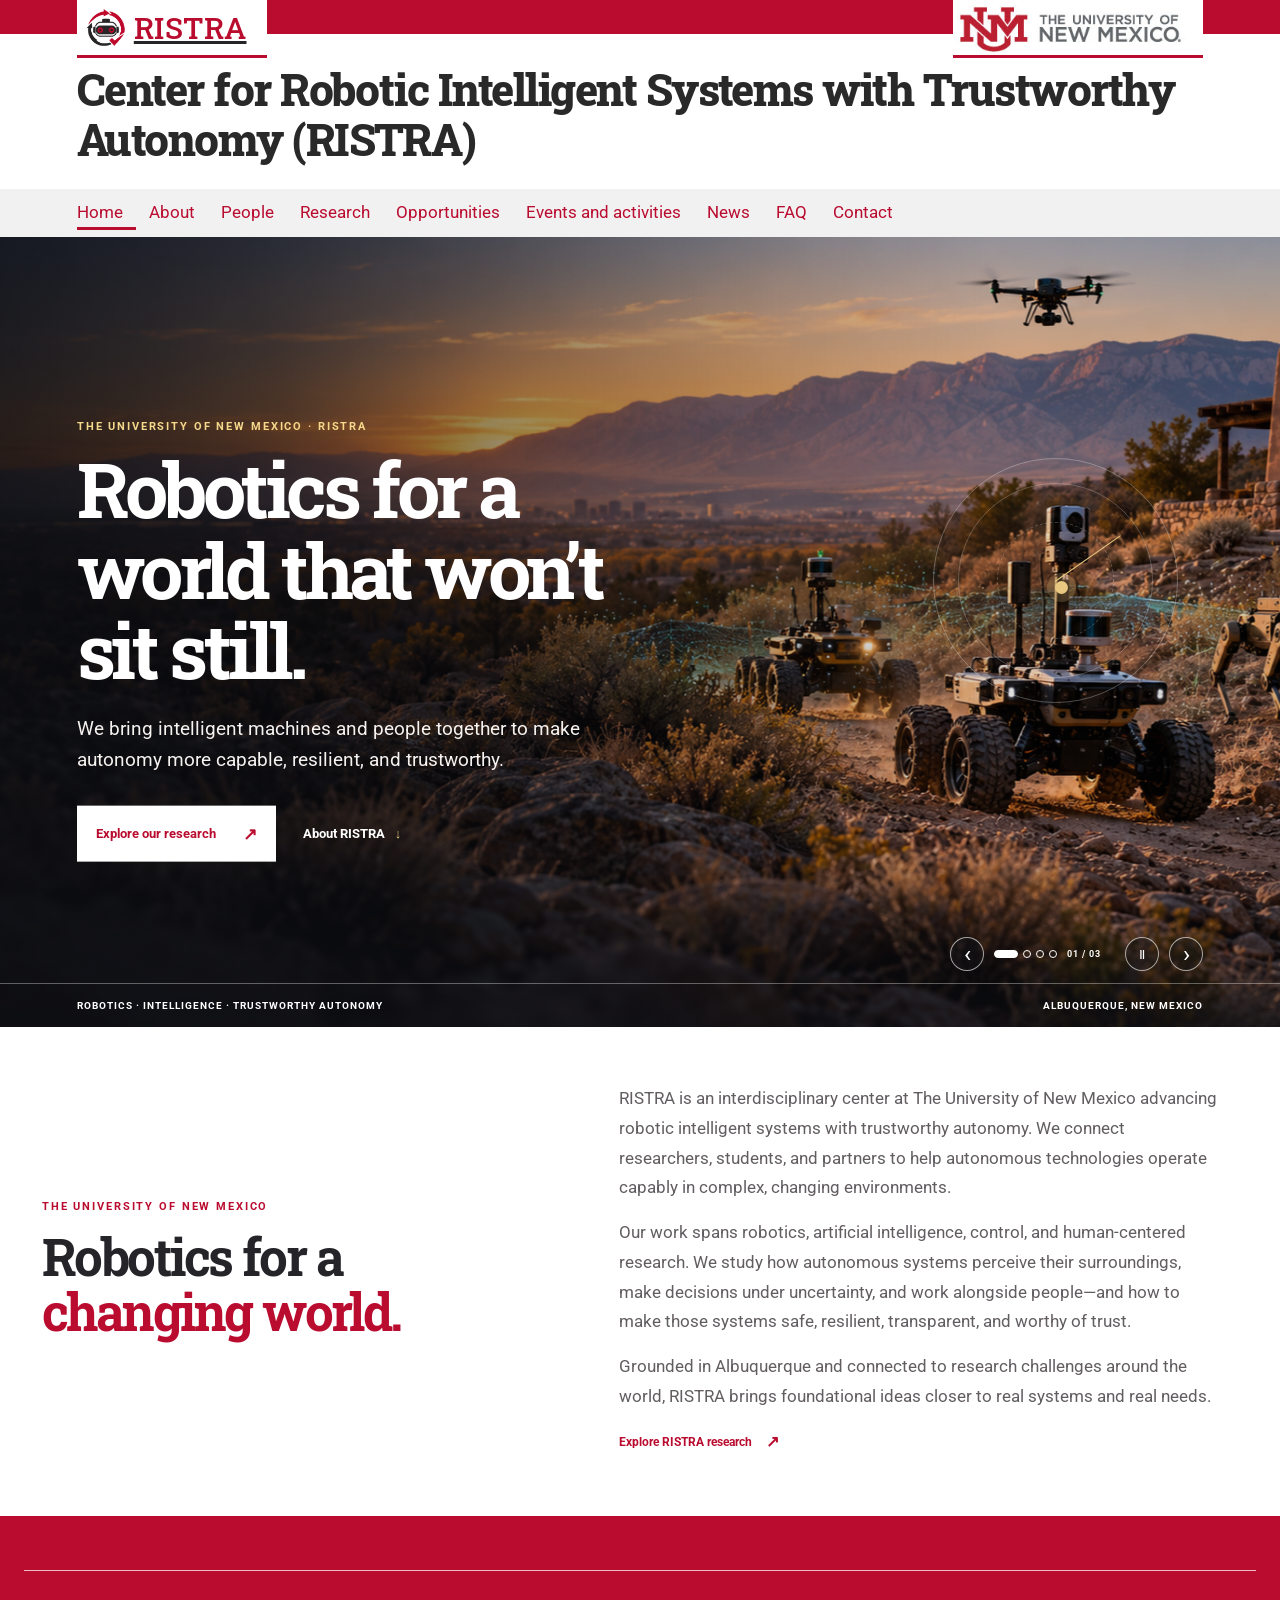
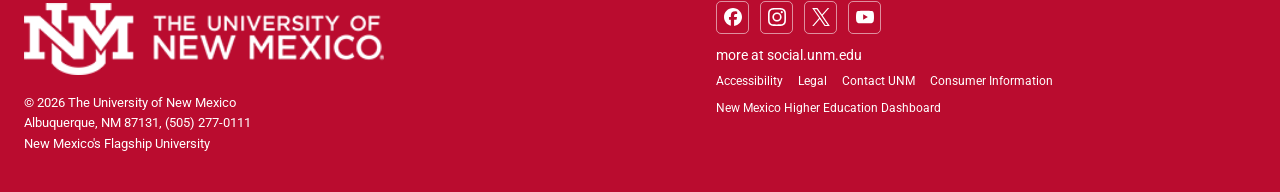
==== commit 1a3433fb: "placeholder texts removed" ====
--- a/index.html
+++ b/index.html
@@ -9,14 +9,14 @@
   <title>Center for Robotic Intelligent Systems with Trustworthy Autonomy (RISTRA) | The University of New Mexico</title>
   <link rel="preconnect" href="https://fonts.googleapis.com"><link rel="preconnect" href="https://fonts.gstatic.com" crossorigin>
   <link href="https://fonts.googleapis.com/css2?family=Roboto+Slab:wght@500;600;700;800&family=Roboto:wght@400;500;700&display=swap" rel="stylesheet">
-  <link rel="stylesheet" href="styles.css?v=ristra-logo-11">
+  <link rel="stylesheet" href="styles.css?v=ristra-simple-contact-20261005">
 </head>
 <body>
   <a class="skip" href="#main">Skip to main content</a>
   <header class="unm-header">
 <div class="masthead"><a class="ristra-logo-link" href="#home" aria-label="RISTRA home"><img class="ristra-emblem" src="images/ristra-mark-v10.png" alt=""><span class="ristra-wordmark">RISTRA</span></a><a class="unm-logo unm-logo-right" href="https://www.unm.edu/" aria-label="The University of New Mexico"><img src="images/unm-color-logos.jpg" alt="UNM — The University of New Mexico"></a></div>
     <div class="site-name"><div>Center for Robotic Intelligent Systems with Trustworthy Autonomy (RISTRA)</div></div>
-    <nav class="primary-nav" aria-label="RISTRA navigation"><div class="nav-inner"><button class="nav-toggle" aria-expanded="false" aria-controls="nav-links"><span>☰</span> Menu</button><ul id="nav-links"><li><a class="active" href="#home">Home</a></li><li><a href="#about">About</a></li><li class="dropdown"><a href="#people">People <span>⌄</span></a><ul><li><a href="faculty-staff.html">Faculty and Staff</a></li><li><a href="students.html">Students</a></li><li><a href="collaborators.html">Collaborators</a></li></ul></li><li><a href="research.html">Research</a></li><li><a href="opportunities.html">Opportunities</a></li><li><a href="events-activities.html">Events and activities</a></li><li><a href="news.html">News</a></li><li><a href="faq.html">FAQ</a></li><li><a href="contact.html">Contact</a></li></ul></div></nav>
+    <nav class="primary-nav" aria-label="RISTRA navigation"><div class="nav-inner"><button class="nav-toggle" aria-expanded="false" aria-controls="nav-links"><span>☰</span> Menu</button><ul id="nav-links"><li><a class="active" href="#home">Home</a></li><li><a href="#about">About</a></li><li><a href="faculty-staff.html">People</a></li><li><a href="research.html">Research</a></li><li><a href="opportunities.html">Opportunities</a></li><li><a href="events-activities.html">Events and activities</a></li><li><a href="news.html">News</a></li><li><a href="faq.html">FAQ</a></li><li><a href="contact.html">Contact</a></li></ul></div></nav>
   </header>
   <main id="main">
     <section id="home" class="hero" aria-label="RISTRA robotics research">
@@ -53,22 +53,7 @@
       <div class="home-about-copy"><p class="eyebrow dark-eyebrow">THE UNIVERSITY OF NEW MEXICO</p><h2>Robotics for a<br><em>changing world.</em></h2></div>
       <div class="home-about-detail"><p>RISTRA is an interdisciplinary center at The University of New Mexico advancing robotic intelligent systems with trustworthy autonomy. We connect researchers, students, and partners to help autonomous technologies operate capably in complex, changing environments.</p><p>Our work spans robotics, artificial intelligence, control, and human-centered research. We study how autonomous systems perceive their surroundings, make decisions under uncertainty, and work alongside people—and how to make those systems safe, resilient, transparent, and worthy of trust.</p><p>Grounded in Albuquerque and connected to research challenges around the world, RISTRA brings foundational ideas closer to real systems and real needs.</p><a class="inline-link" href="research.html">Explore RISTRA research <span>↗</span></a></div>
     </section>
-    <section id="people" class="home-explore">
-      <div class="section-wrap"><div class="home-explore-heading"><div><p class="eyebrow dark-eyebrow">DISCOVER RISTRA</p><h2>Explore the center.</h2></div><p>Find our research, community, current activities, and ways to connect.</p></div>
-        <div class="home-link-grid">
-          <a class="home-link-card" href="research.html"><span>01 / RESEARCH</span><h3>Research areas</h3><p>Robotics, intelligent systems, and trustworthy autonomy.</p><b>↗</b></a>
-          <a class="home-link-card" href="faculty-staff.html"><span>02 / PEOPLE</span><h3>Faculty &amp; staff</h3><p>Meet the researchers and team members behind RISTRA.</p><b>↗</b></a>
-          <a class="home-link-card" href="students.html"><span>03 / COMMUNITY</span><h3>Students</h3><p>Explore student research and participation.</p><b>↗</b></a>
-          <a class="home-link-card" href="collaborators.html"><span>04 / PARTNERS</span><h3>Collaborators</h3><p>Connect across research, industry, and community.</p><b>↗</b></a>
-          <a class="home-link-card" href="opportunities.html"><span>05 / GET INVOLVED</span><h3>Opportunities</h3><p>Find ways to take part in the RISTRA community.</p><b>↗</b></a>
-          <a class="home-link-card" href="events-activities.html"><span>06 / GATHER</span><h3>Events &amp; activities</h3><p>Talks, workshops, and robotics demonstrations.</p><b>↗</b></a>
-          <a class="home-link-card" href="news.html"><span>07 / UPDATES</span><h3>News &amp; discoveries</h3><p>Research highlights and updates from UNM.</p><b>↗</b></a>
-          <a class="home-link-card" href="faq.html"><span>08 / QUESTIONS</span><h3>Frequently asked questions</h3><p>Answers about RISTRA, its research, and community.</p><b>↗</b></a>
-          <a class="home-link-card home-link-contact" href="contact.html"><span>09 / CONNECT</span><h3>Contact RISTRA</h3><p>Get in touch with the center through UNM.</p><b>↗</b></a>
-        </div>
-      </div>
-    </section>
-  </main>
+</main>
   <footer class="unm-footer"><div class="footer-content"><div class="footer-rule"></div><div class="footer-grid"><div class="footer-brand"><a href="https://www.unm.edu/" aria-label="The University of New Mexico"><img src="images/unm-transparent-white.png" alt="The University of New Mexico"></a><p>© <span id="year">2026</span> The University of New Mexico<br>Albuquerque, NM 87131, (505) 277-0111<br>New Mexico's Flagship University</p></div><div class="footer-links"><div class="socials"><a href="https://www.facebook.com/universityofnewmexico/" aria-label="UNM on Facebook"><img src="images/facebook.svg" alt=""></a><a href="https://www.instagram.com/uofnm/" aria-label="UNM on Instagram"><img src="images/instagram.svg" alt=""></a><a href="https://x.com/unm" aria-label="UNM on X"><img src="images/x.svg" alt=""></a><a href="https://www.youtube.com/user/unmlive" aria-label="UNM on YouTube"><img src="images/youtube.svg" alt=""></a></div><p>more at <a href="https://social.unm.edu/">social.unm.edu</a></p><nav aria-label="UNM footer links"><a href="https://www.unm.edu/accessibility.html">Accessibility</a><a href="https://www.unm.edu/legal.html">Legal</a><a href="https://www.unm.edu/contactunm.html">Contact UNM</a><a href="https://www.unm.edu/consumer-information/">Consumer Information</a><a href="https://hed.state.nm.us/">New Mexico Higher Education Dashboard</a></nav></div></div></div></footer>
   <script src="script.js"></script>
 </body>
--- a/styles.css
+++ b/styles.css
@@ -38,3 +38,11 @@
 .home-about{max-width:1240px;padding-top:57px;padding-bottom:61px;display:grid;grid-template-columns:.9fr 1.1fr;gap:70px;align-items:center}.home-about h2{margin:0;font:700 clamp(35px,4vw,51px)/1.08 var(--slab);letter-spacing:-.05em}.home-about h2 em{font-style:normal;color:var(--cherry)}.home-about-detail{max-width:600px}.home-about-detail>p{margin:0 0 15px;color:#625d61;font-size:17px;line-height:1.75}.home-explore{padding:56px 0 72px;background:#f2f0ec}.home-explore-heading{display:flex;align-items:end;justify-content:space-between;gap:35px;margin-bottom:25px}.home-explore-heading h2{margin:0;font:700 clamp(31px,3.7vw,45px)/1.12 var(--slab);letter-spacing:-.04em}.home-explore-heading>p{max-width:390px;margin:0 0 3px;color:#6c676b;font-size:13px;line-height:1.7}.home-link-grid{display:grid;grid-template-columns:repeat(3,minmax(0,1fr));gap:12px}.home-link-card{min-height:166px;position:relative;display:flex;flex-direction:column;align-items:flex-start;padding:18px 20px;background:#fff;border:1px solid #e2dede;text-decoration:none;transition:transform .2s,box-shadow .2s}.home-link-card:hover{transform:translateY(-3px);box-shadow:0 10px 23px #30222b12}.home-link-card>span{color:var(--cherry);font-size:9px;font-weight:700;letter-spacing:.13em}.home-link-card h3{margin:13px 28px 5px 0;font:700 18px/1.2 var(--slab)}.home-link-card p{max-width:310px;margin:0;color:#716c70;font-size:11px;line-height:1.6}.home-link-card>b{position:absolute;right:17px;top:17px;color:var(--cherry);font-size:18px;font-weight:500}.home-link-contact{background:#f8ecef;border-color:#ead7dc}
 @media(max-width:900px){.home-about{gap:35px}.home-link-grid{grid-template-columns:repeat(2,minmax(0,1fr))}}
 @media(max-width:700px){.home-about{padding-top:40px;padding-bottom:42px;grid-template-columns:1fr;gap:12px}.home-about h2{font-size:39px}.home-about-detail>p{font-size:14px}.home-explore{padding:42px 0 49px}.home-explore-heading{display:block;margin-bottom:18px}.home-explore-heading h2{font-size:34px}.home-explore-heading>p{margin-top:9px;font-size:12px}.home-link-grid{grid-template-columns:1fr;gap:8px}.home-link-card{min-height:132px;padding:15px 17px}.home-link-card h3{margin-top:10px;font-size:17px}.home-link-card p{font-size:11px}}
+
+.coming-soon-panel{max-width:950px;min-height:230px;margin:20px auto;padding:42px 45px;display:grid;grid-template-columns:62px 1fr;gap:24px;align-items:center;background:#f6f3f2;border:1px solid #e6dfe0;border-left:4px solid var(--cherry)}.status-mark{width:54px;height:54px;display:grid;place-items:center;border-radius:50%;background:#f0e3e7;color:var(--cherry);font:400 29px/1 var(--sans)}.coming-soon-panel .activity-kicker{margin-bottom:8px}.coming-soon-panel h2{margin:0;font:700 clamp(25px,3vw,34px)/1.18 var(--slab);letter-spacing:-.035em}.coming-soon-panel>div>p:last-child{max-width:630px;margin:12px 0 0;color:#686267;font-size:14px;line-height:1.75}.contact-placeholder>a{display:inline-block;margin-top:17px;color:var(--cherry);font-size:12px;font-weight:700;text-decoration:none}.contact-placeholder>a:hover{text-decoration:underline}.contact-placeholder>a span{padding-left:4px}
+@media(max-width:700px){.coming-soon-panel{min-height:0;margin:14px 0;padding:24px 19px;grid-template-columns:1fr;gap:14px}.status-mark{width:46px;height:46px;font-size:25px}.coming-soon-panel h2{font-size:25px}.coming-soon-panel>div>p:last-child{font-size:13px}}
+
+.faculty-directory{padding-top:32px}.faq-page-content{padding-top:36px}.contact-details{padding-top:42px}.opportunities-empty{margin-top:30px}
+
+.contact-simple{max-width:1020px;min-height:360px;margin:0 auto;padding-top:58px;padding-bottom:66px}.contact-simple h1{margin:0 0 14px;font:700 clamp(34px,4vw,48px)/1.15 var(--slab);letter-spacing:-.04em}.contact-email{display:inline-block;color:var(--cherry);font-size:18px;font-weight:600;text-decoration:none}.contact-email:hover{text-decoration:underline}
+@media(max-width:700px){.contact-simple{min-height:290px;padding-top:40px;padding-bottom:48px}.contact-simple h1{font-size:35px}.contact-email{font-size:16px}}
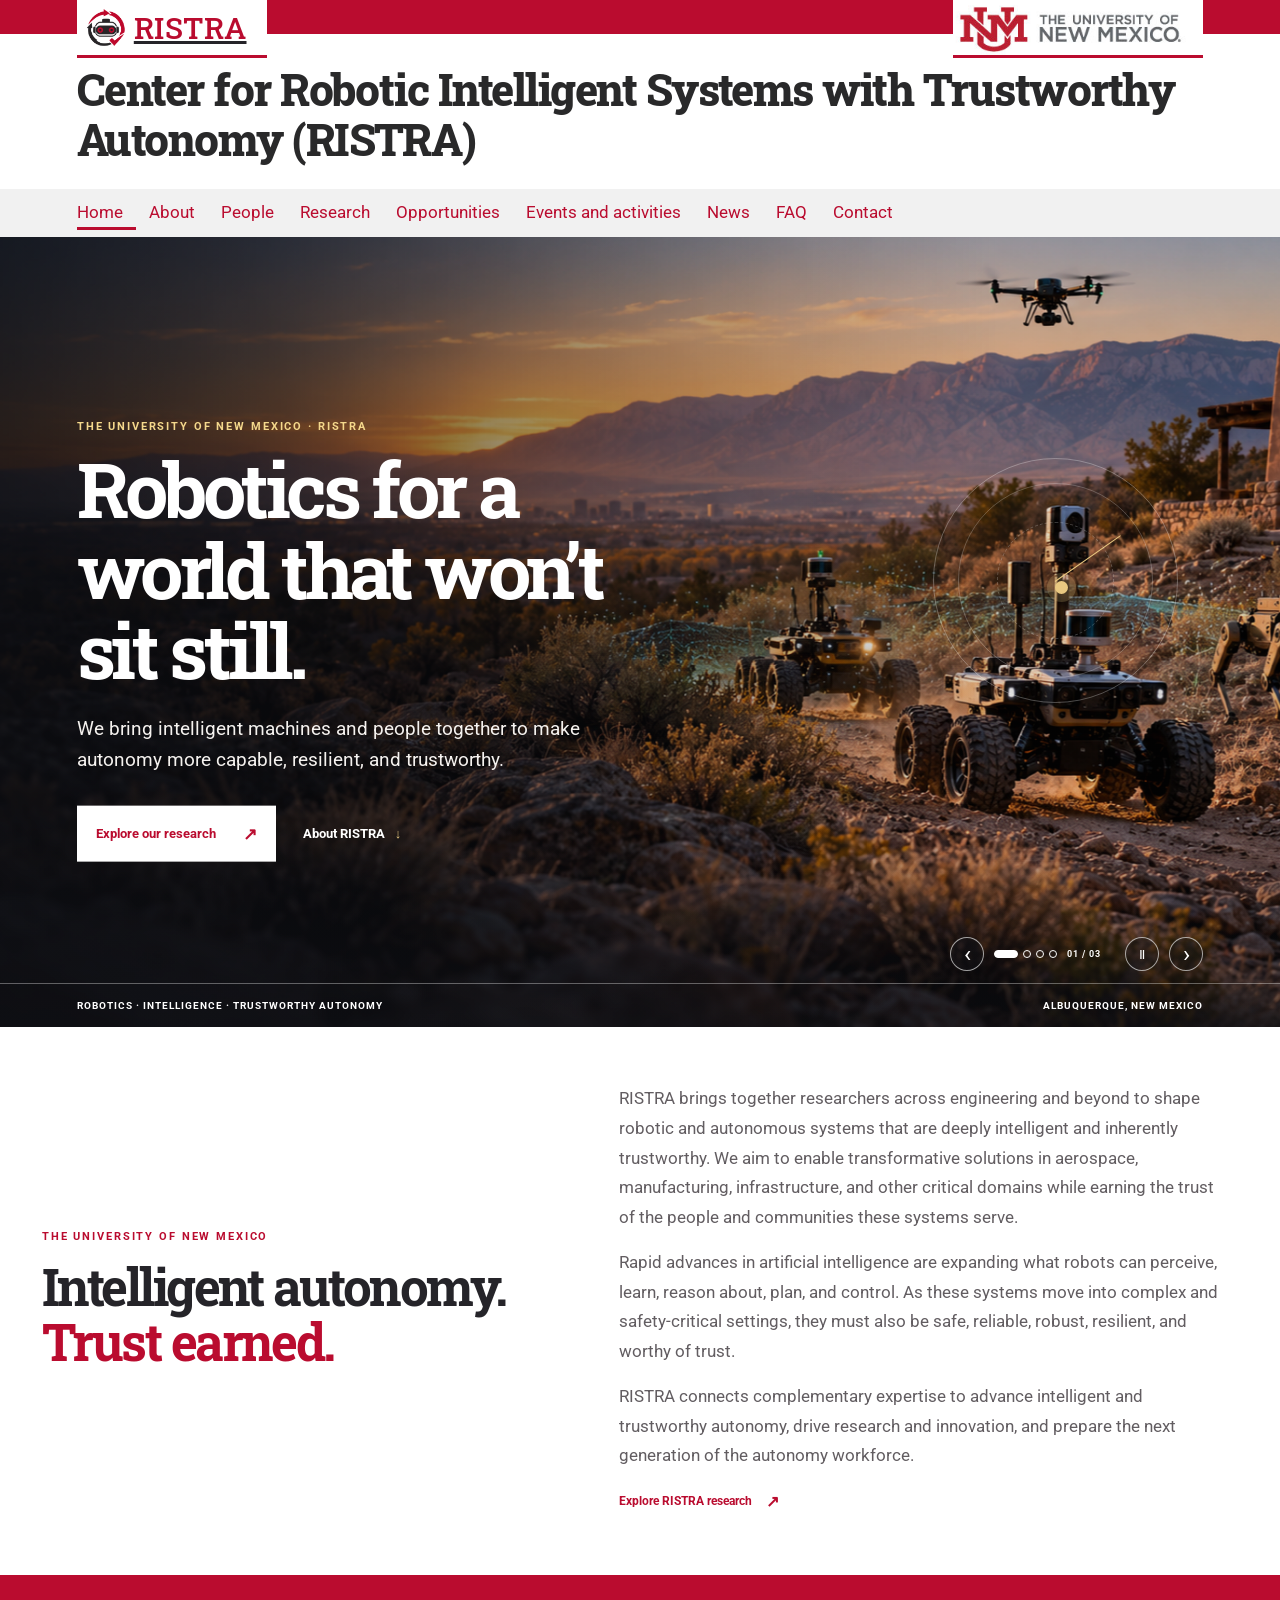
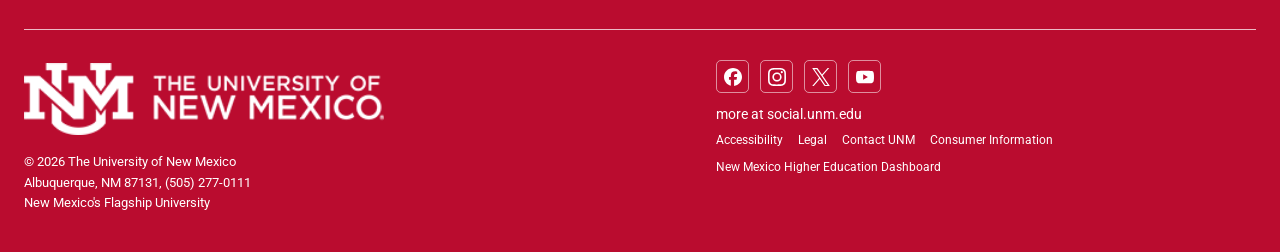
==== commit e3247558: "updated research page" ====
--- a/index.html
+++ b/index.html
@@ -50,8 +50,8 @@
     </section>
 
     <section id="about" class="home-about section-wrap">
-      <div class="home-about-copy"><p class="eyebrow dark-eyebrow">THE UNIVERSITY OF NEW MEXICO</p><h2>Robotics for a<br><em>changing world.</em></h2></div>
-      <div class="home-about-detail"><p>RISTRA is an interdisciplinary center at The University of New Mexico advancing robotic intelligent systems with trustworthy autonomy. We connect researchers, students, and partners to help autonomous technologies operate capably in complex, changing environments.</p><p>Our work spans robotics, artificial intelligence, control, and human-centered research. We study how autonomous systems perceive their surroundings, make decisions under uncertainty, and work alongside people—and how to make those systems safe, resilient, transparent, and worthy of trust.</p><p>Grounded in Albuquerque and connected to research challenges around the world, RISTRA brings foundational ideas closer to real systems and real needs.</p><a class="inline-link" href="research.html">Explore RISTRA research <span>↗</span></a></div>
+      <div class="home-about-copy"><p class="eyebrow dark-eyebrow">THE UNIVERSITY OF NEW MEXICO</p><h2>Intelligent autonomy.<br><em>Trust earned.</em></h2></div>
+      <div class="home-about-detail"><p>RISTRA brings together researchers across engineering and beyond to shape robotic and autonomous systems that are deeply intelligent and inherently trustworthy. We aim to enable transformative solutions in aerospace, manufacturing, infrastructure, and other critical domains while earning the trust of the people and communities these systems serve.</p><p>Rapid advances in artificial intelligence are expanding what robots can perceive, learn, reason about, plan, and control. As these systems move into complex and safety-critical settings, they must also be safe, reliable, robust, resilient, and worthy of trust.</p><p>RISTRA connects complementary expertise to advance intelligent and trustworthy autonomy, drive research and innovation, and prepare the next generation of the autonomy workforce.</p><a class="inline-link" href="research.html">Explore RISTRA research <span>↗</span></a></div>
     </section>
 </main>
   <footer class="unm-footer"><div class="footer-content"><div class="footer-rule"></div><div class="footer-grid"><div class="footer-brand"><a href="https://www.unm.edu/" aria-label="The University of New Mexico"><img src="images/unm-transparent-white.png" alt="The University of New Mexico"></a><p>© <span id="year">2026</span> The University of New Mexico<br>Albuquerque, NM 87131, (505) 277-0111<br>New Mexico's Flagship University</p></div><div class="footer-links"><div class="socials"><a href="https://www.facebook.com/universityofnewmexico/" aria-label="UNM on Facebook"><img src="images/facebook.svg" alt=""></a><a href="https://www.instagram.com/uofnm/" aria-label="UNM on Instagram"><img src="images/instagram.svg" alt=""></a><a href="https://x.com/unm" aria-label="UNM on X"><img src="images/x.svg" alt=""></a><a href="https://www.youtube.com/user/unmlive" aria-label="UNM on YouTube"><img src="images/youtube.svg" alt=""></a></div><p>more at <a href="https://social.unm.edu/">social.unm.edu</a></p><nav aria-label="UNM footer links"><a href="https://www.unm.edu/accessibility.html">Accessibility</a><a href="https://www.unm.edu/legal.html">Legal</a><a href="https://www.unm.edu/contactunm.html">Contact UNM</a><a href="https://www.unm.edu/consumer-information/">Consumer Information</a><a href="https://hed.state.nm.us/">New Mexico Higher Education Dashboard</a></nav></div></div></div></footer>
--- a/styles.css
+++ b/styles.css
@@ -22,9 +22,10 @@
 .ristra-wordmark{color:#ba0c2f;font-size:30px;font-weight:500}
 @media(max-width:700px){.ristra-logo-link{width:44vw;max-width:184px;justify-content:flex-start;gap:4px;padding-left:6px;padding-right:6px}.ristra-logo-link img.ristra-emblem{flex-basis:36px;width:36px;height:36px}.ristra-wordmark{font-size:clamp(19px,5.9vw,25px)}}
 
-.faculty-page{min-height:55vh}.faculty-intro{padding:72px 0 56px;background:#f2f0ec;border-bottom:1px solid #e3dfdd}.faculty-intro .section-wrap{max-width:1240px}.faculty-intro h1{margin:0;font:700 clamp(42px,5vw,65px)/1.08 var(--slab);letter-spacing:-.055em}.faculty-intro h1 em{font-style:normal;color:var(--cherry)}.faculty-intro .section-wrap>p:not(.eyebrow){max-width:670px;margin:18px 0 12px;font-size:17px;line-height:1.7;color:#5f5b60}.faculty-placeholder-note{display:inline-block;margin-top:6px;color:#746d70;font-size:12px}.faculty-directory{max-width:1240px;padding-top:57px;padding-bottom:77px}.faculty-grid{display:grid;grid-template-columns:repeat(3,minmax(0,1fr));gap:20px}.faculty-card{min-height:170px;display:flex;align-items:center;gap:19px;padding:18px;background:#fff;border:1px solid #e3dfdd;box-shadow:0 5px 18px #33202b0a;transition:transform .2s,box-shadow .2s}.faculty-card:hover{transform:translateY(-3px);box-shadow:0 11px 25px #33202b15}.faculty-card>img{width:112px;height:132px;flex:0 0 112px;object-fit:cover;background:#f4eff0}.faculty-card-copy{min-width:0}.faculty-role{margin:0 0 7px;color:var(--cherry);font-size:9px;font-weight:700;letter-spacing:.13em}.faculty-card h2{margin:0;font:700 23px/1.15 var(--slab);letter-spacing:-.025em}.faculty-title{margin:5px 0 14px;color:#655f63;font-size:13px}.faculty-card a{color:var(--cherry);font-size:11px;font-weight:700;text-decoration:none}.faculty-card a:hover{text-decoration:underline}.faculty-card a span{padding-left:4px}.faculty-join{padding:43px 0;background:var(--cherry);color:#fff}.faculty-join-inner{display:flex;align-items:center;justify-content:space-between;gap:30px}.faculty-join .eyebrow{margin-bottom:8px}.faculty-join h2{margin:0;font:700 clamp(25px,3vw,38px)/1.2 var(--slab);letter-spacing:-.035em}.faculty-join .button{flex:0 0 auto}.faculty-join .button-white{color:var(--cherry)}
+.faculty-page{min-height:55vh}.faculty-intro{padding:72px 0 56px;background:#f2f0ec;border-bottom:1px solid #e3dfdd}.faculty-intro .section-wrap{max-width:1240px}.faculty-intro h1{margin:0;font:700 clamp(42px,5vw,65px)/1.08 var(--slab);letter-spacing:-.055em}.faculty-intro h1 em{font-style:normal;color:var(--cherry)}.faculty-intro .section-wrap>p:not(.eyebrow){max-width:670px;margin:18px 0 12px;font-size:17px;line-height:1.7;color:#5f5b60}.faculty-placeholder-note{display:inline-block;margin-top:6px;color:#746d70;font-size:12px}.faculty-directory{max-width:1240px;padding-top:57px;padding-bottom:77px}.faculty-group+.faculty-group{margin-top:42px}.faculty-group-title{margin:0 0 17px;padding-bottom:10px;border-bottom:1px solid #d9d3d2;font:700 25px/1.2 var(--slab);letter-spacing:-.025em}.faculty-grid{display:grid;grid-template-columns:repeat(3,minmax(0,1fr));gap:20px}.faculty-card{min-height:170px;display:flex;align-items:center;gap:19px;padding:18px;background:#fff;border:1px solid #e3dfdd;box-shadow:0 5px 18px #33202b0a;transition:transform .2s,box-shadow .2s}.faculty-card:hover{transform:translateY(-3px);box-shadow:0 11px 25px #33202b15}.faculty-card>img{width:112px;height:132px;flex:0 0 112px;object-fit:cover;background:#f4eff0}.faculty-card-copy{min-width:0}.faculty-role{margin:0 0 7px;color:var(--cherry);font-size:9px;font-weight:700;letter-spacing:.13em}.faculty-card h3{margin:0;font:700 23px/1.15 var(--slab);letter-spacing:-.025em}.faculty-title{margin:5px 0 14px;color:#655f63;font-size:13px}.faculty-card a{color:var(--cherry);font-size:11px;font-weight:700;text-decoration:none}.faculty-card a:hover{text-decoration:underline}.faculty-card a span{padding-left:4px}.faculty-join{padding:43px 0;background:var(--cherry);color:#fff}.faculty-join-inner{display:flex;align-items:center;justify-content:space-between;gap:30px}.faculty-join .eyebrow{margin-bottom:8px}.faculty-join h2{margin:0;font:700 clamp(25px,3vw,38px)/1.2 var(--slab);letter-spacing:-.035em}.faculty-join .button{flex:0 0 auto}.faculty-join .button-white{color:var(--cherry)}
+.faculty-card-links{display:flex;flex-wrap:wrap;gap:6px 16px}
 @media(max-width:1050px){.faculty-grid{grid-template-columns:repeat(2,minmax(0,1fr))}.faculty-card{gap:14px;padding:14px}.faculty-card>img{width:95px;height:116px;flex-basis:95px}}
-@media(max-width:700px){.faculty-intro{padding:48px 0 38px}.faculty-intro h1{font-size:43px}.faculty-intro .section-wrap>p:not(.eyebrow){font-size:14px}.faculty-placeholder-note{font-size:11px;line-height:1.6}.faculty-directory{padding-top:32px;padding-bottom:45px}.faculty-grid{grid-template-columns:1fr;gap:11px}.faculty-card{min-height:136px;padding:12px}.faculty-card>img{width:94px;height:110px;flex-basis:94px}.faculty-card h2{font-size:21px}.faculty-join{padding:33px 0}.faculty-join-inner{align-items:flex-start;flex-direction:column;gap:20px}.faculty-join h2{font-size:29px}}
+@media(max-width:700px){.faculty-intro{padding:48px 0 38px}.faculty-intro h1{font-size:43px}.faculty-intro .section-wrap>p:not(.eyebrow){font-size:14px}.faculty-placeholder-note{font-size:11px;line-height:1.6}.faculty-directory{padding-top:32px;padding-bottom:45px}.faculty-group+.faculty-group{margin-top:32px}.faculty-group-title{font-size:22px}.faculty-grid{grid-template-columns:1fr;gap:11px}.faculty-card{min-height:136px;padding:12px}.faculty-card>img{width:94px;height:110px;flex-basis:94px}.faculty-card h3{font-size:21px}.faculty-join{padding:33px 0}.faculty-join-inner{align-items:flex-start;flex-direction:column;gap:20px}.faculty-join h2{font-size:29px}}
 .events-intro{padding:72px 0 54px;background:#f2f0ec;border-bottom:1px solid #e3dfdd}.events-intro .section-wrap{max-width:1240px}.events-intro h1{margin:0;font:700 clamp(42px,5vw,65px)/1.08 var(--slab);letter-spacing:-.055em}.events-intro h1 em{font-style:normal;color:var(--cherry)}.events-intro .section-wrap>p:not(.eyebrow){max-width:680px;margin:18px 0 12px;font-size:17px;line-height:1.7;color:#5f5b60}.event-archive{max-width:1240px;padding-top:24px;padding-bottom:76px}.activity-entry{display:grid;grid-template-columns:.78fr 1.22fr;gap:50px;align-items:center;padding:48px 0;border-bottom:1px solid #ddd8d8}.activity-entry:first-child{padding-top:36px}.activity-kicker{margin:0 0 9px;color:var(--cherry);font-size:10px;font-weight:700;letter-spacing:.14em}.activity-copy h2{margin:0;font:700 clamp(27px,3vw,38px)/1.16 var(--slab);letter-spacing:-.035em}.activity-date{margin:12px 0 13px;color:#88726f;font-size:10px;font-weight:700;letter-spacing:.12em}.activity-description{margin:0 0 16px;color:#625d61;font-size:14px;line-height:1.8}.activity-contact{color:var(--cherry);font-size:11px;font-weight:700;text-decoration:none}.activity-contact:hover{text-decoration:underline}.activity-contact span{padding-left:5px}.activity-gallery{display:grid;grid-template-columns:repeat(3,minmax(0,1fr));gap:10px}.activity-gallery img{display:block;width:100%;aspect-ratio:1.32;object-fit:cover;background:#f4ecee;border:1px solid #e8e1e2}.activity-entry:nth-child(even) .activity-gallery img{border-color:#e7e1d9}
 @media(max-width:850px){.activity-entry{grid-template-columns:1fr;gap:22px}.activity-copy{max-width:650px}}
 @media(max-width:700px){.events-intro{padding:48px 0 38px}.events-intro h1{font-size:43px}.events-intro .section-wrap>p:not(.eyebrow){font-size:14px}.event-archive{padding-top:7px;padding-bottom:43px}.activity-entry{padding:32px 0;gap:17px}.activity-entry:first-child{padding-top:27px}.activity-copy h2{font-size:27px}.activity-description{font-size:13px}.activity-gallery{gap:6px}.activity-kicker,.activity-date,.activity-contact{font-size:9px}}
@@ -44,5 +45,9 @@
 
 .faculty-directory{padding-top:32px}.faq-page-content{padding-top:36px}.contact-details{padding-top:42px}.opportunities-empty{margin-top:30px}
 
+.research-areas{max-width:1240px;padding-top:32px;padding-bottom:76px}.research-thrust-grid{display:grid;grid-template-columns:repeat(3,minmax(0,1fr));gap:14px}.research-thrust{position:relative;min-height:330px;padding:27px 25px 25px;background:#f6f3f2;border:1px solid #e6dfe0;border-top:4px solid var(--cherry)}.thrust-number{position:absolute;top:22px;right:24px;color:#c8c0c1;font:700 24px/1 var(--slab)}.thrust-heading{padding-right:35px}.thrust-kicker{margin:0 0 12px;color:var(--cherry);font-size:9px;font-weight:700;letter-spacing:.14em}.research-thrust h2{max-width:280px;margin:0 0 12px;font:700 24px/1.2 var(--slab);letter-spacing:-.025em}.thrust-description{margin:0;color:#625d61;font-size:13px;line-height:1.75}.thrust-description strong{color:#29272b;font-weight:700}.research-connection{display:grid;grid-template-columns:56px 1fr;gap:22px;align-items:start;margin-top:18px;padding:28px 30px;background:#f2f0ec}.research-connection>span{width:48px;height:48px;display:grid;place-items:center;background:#f8e8ec;color:var(--cherry);font-size:22px}.research-connection h2{margin:0;font:700 24px/1.2 var(--slab);letter-spacing:-.025em}.research-connection p:last-child{max-width:760px;margin:9px 0 0;color:#625d61;font-size:13px;line-height:1.75}
+@media(max-width:850px){.research-thrust-grid{grid-template-columns:1fr}.research-thrust{min-height:0}.research-thrust h2{max-width:520px}}
+@media(max-width:700px){.research-areas{padding-top:22px;padding-bottom:48px}.research-thrust{padding:23px 20px}.research-thrust h2{font-size:22px}.thrust-description{font-size:13px}.research-connection{grid-template-columns:1fr;gap:14px;margin-top:12px;padding:22px 20px}.research-connection h2{font-size:22px}}
+
 .contact-simple{max-width:1020px;min-height:360px;margin:0 auto;padding-top:58px;padding-bottom:66px}.contact-simple h1{margin:0 0 14px;font:700 clamp(34px,4vw,48px)/1.15 var(--slab);letter-spacing:-.04em}.contact-email{display:inline-block;color:var(--cherry);font-size:18px;font-weight:600;text-decoration:none}.contact-email:hover{text-decoration:underline}
 @media(max-width:700px){.contact-simple{min-height:290px;padding-top:40px;padding-bottom:48px}.contact-simple h1{font-size:35px}.contact-email{font-size:16px}}
